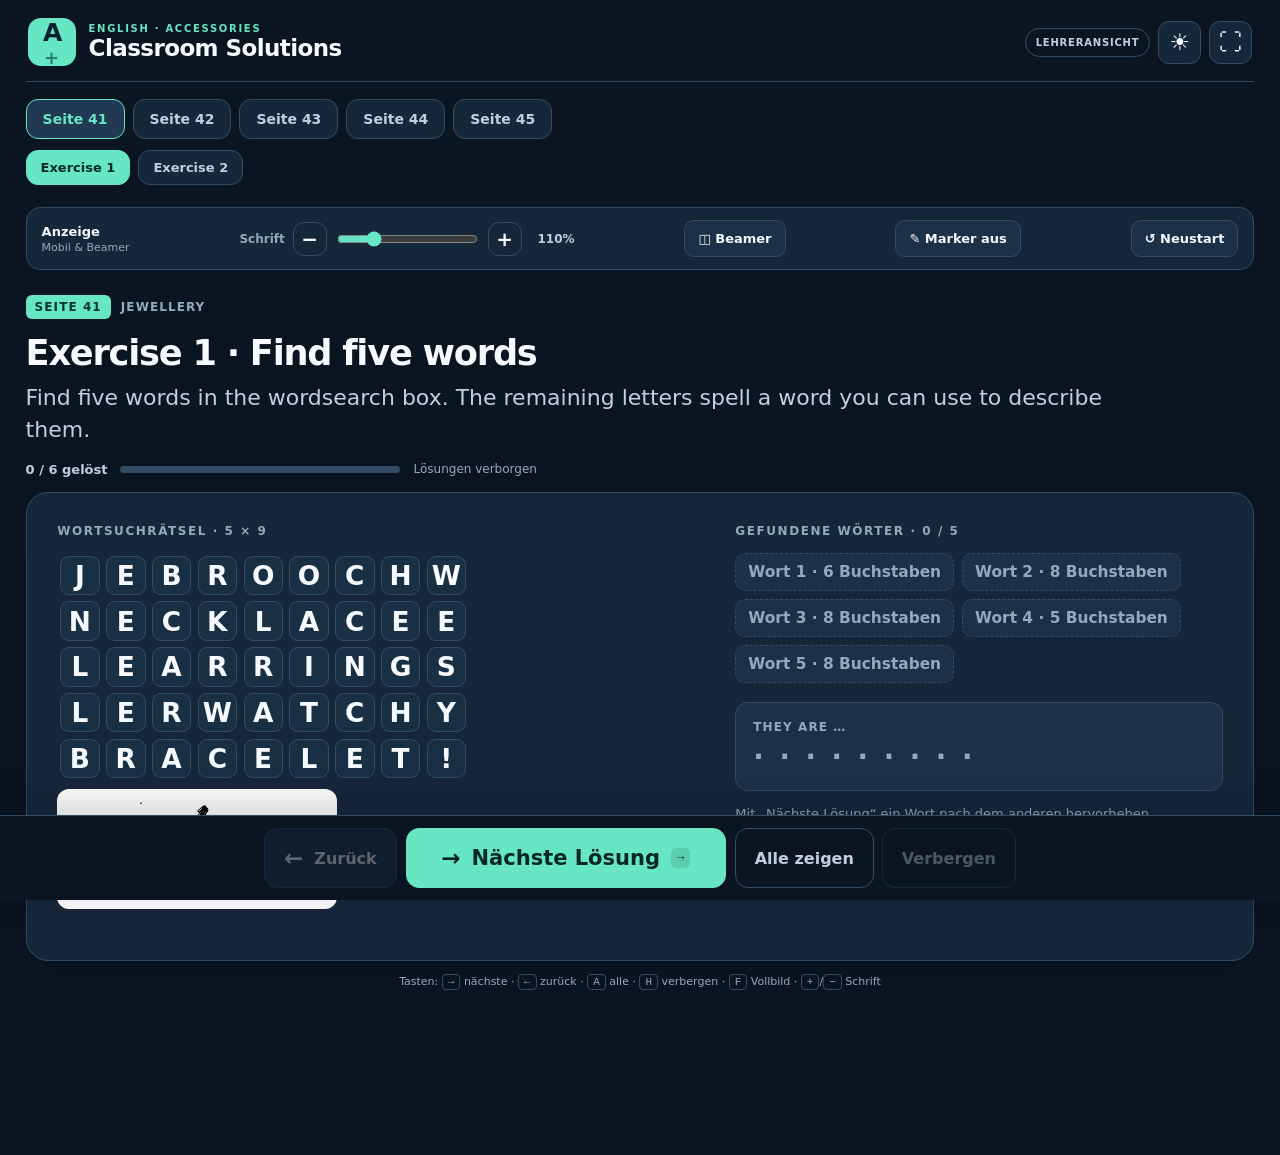
==== index.html @ 48c5a264 "feat: publish full interactive accessories teacher classroom, exercises 1–9" ====
<!doctype html>
<html lang="de">
<head>
  <meta charset="utf-8" />
  <meta name="viewport" content="width=device-width, initial-scale=1, viewport-fit=cover" />
  <meta name="theme-color" content="#101c2b" />
  <meta name="description" content="Interaktive Lehreransicht für Englisch Accessories, Arbeitsblätter S. 41–45. Lösungen einzeln einblenden, mobile-first, Beamer-Modus." />
  <title>Accessories · Classroom Solutions</title>
  <style>
:root{font-family:Inter,ui-sans-serif,system-ui,-apple-system,BlinkMacSystemFont,"Segoe UI",sans-serif;font-size:16px;font-synthesis:none;text-rendering:optimizeLegibility;-webkit-font-smoothing:antialiased;--zoom:1.1;--gold:#fde68a;--accent:#66e6c2;--primary:#47cfab;--red:#ff7777}
*{box-sizing:border-box}html{scroll-behavior:smooth}body{margin:0;background:var(--bg);color:var(--ink);min-height:100vh}button,input{font:inherit}button{cursor:pointer}button:focus-visible,input:focus-visible{outline:3px solid var(--accent);outline-offset:3px}button:disabled{opacity:.35;cursor:not-allowed}img{display:block;max-width:100%}
body[data-theme=dark]{--bg:#0b1522;--panel:#17273a;--panel-2:#1c3047;--panel-3:#213952;--ink:#f6f9fd;--soft:#bed0e0;--muted:#91aabd;--line:#334b63;--empty:#193044;--answer:#113f39;--shadow:rgba(1,8,18,.2)}
body[data-theme=light]{--bg:#f3f6f9;--panel:#fff;--panel-2:#f3f8fb;--panel-3:#e9f1f7;--ink:#102239;--soft:#43586b;--muted:#61778b;--line:#ccdae4;--empty:#ecf2f6;--answer:#d9f8ee;--shadow:rgba(31,56,82,.08)}
.app-shell{min-height:100vh;max-width:1900px;margin:auto;padding:0 clamp(13px,2vw,34px) 162px}
.topbar{display:flex;align-items:center;justify-content:space-between;gap:12px;padding:18px 2px 15px;border-bottom:1px solid var(--line)}.brand{display:flex;align-items:center;gap:13px;min-width:0}.brand-mark{flex:none;background:var(--accent);border-radius:13px;color:#0a2131;width:48px;height:48px;display:grid;place-items:center;font-size:25px;font-weight:950;letter-spacing:-2px}.brand-mark span{color:#267c70;font-size:18px;align-self:start;letter-spacing:0}.brand-label{display:grid;gap:1px}.eyebrow{color:var(--accent);letter-spacing:.17em;font-weight:850;font-size:10px}.brand-label strong{font-size:clamp(17px,2vw,23px);letter-spacing:-.025em}.header-actions{display:flex;gap:8px;align-items:center}.teacher-tag{font-size:10px;font-weight:900;letter-spacing:.08em;border:1px solid var(--line);color:var(--soft);border-radius:100px;padding:8px 10px}.icon-button,.small-btn{border:1px solid var(--line);background:var(--panel);color:var(--ink);border-radius:11px;width:43px;height:43px;font-weight:900;font-size:23px}.icon-button:hover,.small-btn:hover{background:var(--panel-3)}
.nav-shell{position:relative;z-index:5;padding-top:17px}.page-nav,.exercise-nav{display:flex;gap:8px;overflow-x:auto;scrollbar-width:thin;white-space:nowrap;padding-bottom:8px}.page-pill,.exercise-pill{border:1px solid var(--line);color:var(--soft);background:var(--panel);border-radius:12px;padding:11px 16px;font-weight:760;white-space:nowrap;transition:background .12s,color .12s}.page-pill{font-size:14px}.page-pill.selected{border-color:var(--accent);background:var(--panel-3);color:var(--accent)}.exercise-nav{padding-top:3px}.exercise-pill{font-size:13px;padding:9px 14px}.exercise-pill.selected{background:var(--accent);border-color:var(--accent);color:#062a2c}.exercise-pill .completed{color:var(--accent);margin-left:6px}.exercise-pill.selected .completed{color:#0a4b40}
.main-area{padding-top:clamp(15px,2vw,25px)}.lesson-top{max-width:1550px;margin:auto}.lesson-meta{display:flex;gap:10px;align-items:center;font-size:12px;font-weight:780;letter-spacing:.09em;text-transform:uppercase}.page-tag{color:#0c3439;background:var(--accent);padding:5px 9px;border-radius:6px}.muted{color:var(--muted)}h1{font-size:clamp(27px,calc(32px*var(--zoom)),74px);line-height:1.1;letter-spacing:-.035em;margin:15px 0 9px;font-weight:860}.instruction{font-size:clamp(17px,calc(20px*var(--zoom)),41px);font-weight:480;line-height:1.48;color:var(--soft);margin:0 0 15px;max-width:1100px}.status-strip{display:flex;align-items:center;gap:13px;margin-bottom:15px;font-size:13px;color:var(--muted)}.progress-text{font-weight:850;font-variant-numeric:tabular-nums;white-space:nowrap;color:var(--soft)}.track{height:7px;width:clamp(100px,22vw,280px);border-radius:20px;background:var(--line);overflow:hidden}.track-fill{height:100%;width:0;background:var(--accent);border-radius:20px;transition:width .23s ease}.state-hint{font-size:12px}
.stage{max-width:1550px;margin:auto;min-height:350px;border:1px solid var(--line);border-radius:22px;background:var(--panel);padding:clamp(15px,2.4vw,40px);box-shadow:0 13px 50px var(--shadow)}.stage-layout{display:grid;grid-template-columns:minmax(0,1.05fr) minmax(250px,.8fr);gap:clamp(18px,3vw,45px);align-items:start}.stage-layout.reverse{grid-template-columns:minmax(270px,.8fr) minmax(0,1.05fr)}.puzzle-side{min-width:0}.puzzle-heading{color:var(--muted);font-size:12px;font-weight:900;letter-spacing:.13em;text-transform:uppercase;margin:0 0 15px}.board-wrap{max-width:100%;overflow-x:auto;padding:3px 3px 11px}.letter-grid{display:grid;grid-template-columns:repeat(var(--cols),minmax(0,1fr));width:min(100%,calc(var(--cols)*clamp(30px,calc(41px*var(--zoom)),82px)));gap:clamp(2px,.5vw,7px);user-select:none}.word-cell{aspect-ratio:1/1;min-width:0;display:grid;place-items:center;font-size:clamp(15px,calc(24px*var(--zoom)),52px);font-weight:840;letter-spacing:.01em;border-radius:9px;border:1px solid var(--line);background:var(--empty);color:var(--ink);transition:background .16s,color .16s,transform .16s}.word-cell.found{background:#1e695d;border-color:#61dec3;color:#effffb}.word-cell.found.newest{background:#f6df86;border-color:#f6df86;color:#18263a;box-shadow:0 0 0 3px rgba(246,223,134,.17)}.word-cell.leftover{background:#e7c9fa;border-color:#d5aff6;color:#2a1b3d}.word-cell.manual-mark{outline:3px solid var(--gold);outline-offset:1px;transform:scale(1.03)}body[data-theme=light] .word-cell.found{background:#b1ede2;border-color:#52bda5;color:#123b35}
.puzzle-guide{display:flex;flex-wrap:wrap;gap:8px}.word-token{font-size:clamp(12px,calc(14px*var(--zoom)),28px);padding:9px 12px;border:1px dashed var(--line);border-radius:10px;background:var(--panel-2);font-weight:850;color:var(--muted);min-height:38px}.word-token.revealed{background:var(--answer);border-style:solid;border-color:#3ea88e;color:var(--ink)}.word-token.newest{box-shadow:0 0 0 3px rgba(243,218,122,.32);border-color:var(--gold)}.divider-line{height:1px;background:var(--line);margin:20px 0}.secret-card{padding:17px;border-radius:13px;background:var(--panel-2);border:1px solid var(--line);margin-top:19px}.secret-label{font-size:12px;font-weight:850;color:var(--muted);letter-spacing:.09em;text-transform:uppercase;margin-bottom:6px}.secret-value{font-size:clamp(18px,calc(25px*var(--zoom)),58px);font-weight:900;letter-spacing:.04em;line-height:1.2;overflow-wrap:anywhere}.secret-value.hidden{letter-spacing:.11em;color:var(--muted)}.secret-value.visible{color:var(--accent)}.secret-note{font-size:clamp(13px,calc(15px*var(--zoom)),30px);color:var(--soft);margin-top:8px}.illustration{width:100%;height:120px;object-fit:contain;object-position:center;background:#fff;border-radius:12px;padding:10px}.illustration.big{height:175px}.side-illustration{max-width:280px;margin:0 0 20px}
.answer-list,.sentence-list{display:grid;gap:12px}.question-card{display:grid;grid-template-columns:auto minmax(0,1fr);gap:14px;align-items:center;background:var(--panel-2);border:1px solid var(--line);border-radius:14px;padding:clamp(12px,1.5vw,19px);transition:border-color .13s,box-shadow .13s}.question-card.with-picture{grid-template-columns:clamp(90px,12vw,150px) minmax(0,1fr)}.question-card.revealed{border-color:#3e967e}.question-card.newest{box-shadow:0 0 0 3px rgba(253,230,138,.28);border-color:var(--gold)}.question-card.manual-mark{outline:4px solid var(--gold);outline-offset:1px}.question-num{min-width:28px;text-align:center;border-radius:8px;background:var(--panel-3);padding:7px;font-size:15px;font-weight:900;color:var(--soft)}.question-text{font-size:clamp(17px,calc(21px*var(--zoom)),44px);font-weight:680;line-height:1.36;letter-spacing:-.012em}.question-text.placeholder{color:var(--soft)}.question-answer{color:var(--accent);font-size:clamp(18px,calc(24px*var(--zoom)),48px);font-weight:790;line-height:1.35;margin-top:7px}.question-answer.newest{color:var(--ink)}.question-image{width:100%;height:clamp(86px,calc(110px*var(--zoom)),230px);object-fit:contain;background:#fff;border-radius:10px;padding:7px}.given-example{background:var(--panel-3);border:1px solid var(--line);padding:13px 16px;border-radius:14px;display:flex;align-items:center;gap:16px;margin-bottom:16px}.given-example img{width:94px;height:86px;object-fit:contain;background:#fff;border-radius:10px;padding:5px}.given-example .example-label{color:var(--muted);font-weight:800;letter-spacing:.08em;font-size:10px;text-transform:uppercase}.given-example p{font-size:clamp(16px,calc(20px*var(--zoom)),40px);margin:5px 0 0;font-weight:700}
.grammar-details{border:1px solid var(--line);border-radius:13px;margin-bottom:16px;overflow:hidden}.grammar-details summary{cursor:pointer;background:var(--panel-2);padding:15px 19px;font-size:15px;font-weight:850}.grammar-inner{padding:16px;display:grid;grid-template-columns:1fr 1fr;gap:14px;color:var(--soft);font-size:clamp(15px,calc(17px*var(--zoom)),31px)}.grammar-inner strong{color:var(--ink)}.grammar-inner p{margin:7px 0}.grammar-inner .wide{grid-column:1/-1}.grammar-inner .chip-line{display:flex;flex-wrap:wrap;gap:7px}.grammar-inner .chip-line span{padding:5px 9px;border-radius:7px;background:var(--panel-3)}
.crossword-board{display:grid;grid-template-columns:repeat(var(--cols),minmax(0,1fr));width:min(100%,calc(var(--cols)*clamp(28px,calc(40px*var(--zoom)),70px)));gap:2px;user-select:none}.cross-cell{aspect-ratio:1/1;position:relative;min-width:0;display:grid;place-items:center;background:var(--empty);border:1px solid var(--line);font-weight:870;font-size:clamp(12px,calc(23px*var(--zoom)),47px);color:var(--ink);border-radius:3px}.cross-cell.blank{background:transparent;border-color:transparent}.cross-cell.gray{background:#677a89}.cross-cell.filled{background:#276c5e;border-color:#3eb596;color:#fff}.cross-cell.filled.newest{background:#f4da7a;border-color:#f4da7a;color:#172537}.cross-cell .cell-number{position:absolute;top:1px;left:2px;font-size:clamp(7px,calc(9px*var(--zoom)),14px);font-weight:900;color:var(--muted)}.cross-cell .grey-number{position:absolute;bottom:1px;right:2px;font-size:clamp(7px,calc(9px*var(--zoom)),14px);font-weight:900;color:#fff}.cross-cell.manual-mark{outline:3px solid var(--gold);outline-offset:1px}
.crossword-clues{display:grid;gap:9px}.clue-row{display:grid;grid-template-columns:31px 1fr;align-items:center;gap:8px;border:1px solid var(--line);background:var(--panel-2);border-radius:11px;padding:10px}.clue-row.picture-clue{grid-template-columns:30px 85px 1fr}.clue-row.newest,.clue-row.manual-mark{outline:3px solid var(--gold)}.clue-row .question-num{padding:6px 4px}.clue-row .clue-copy{font-size:clamp(14px,calc(17px*var(--zoom)),36px);line-height:1.38;color:var(--soft);font-weight:620}.clue-row img{height:66px;object-fit:contain;background:#fff;border-radius:7px;padding:4px;width:85px}.clue-row .clue-answer{display:block;margin-top:5px;color:var(--accent);font-size:clamp(16px,calc(20px*var(--zoom)),40px);font-weight:850;letter-spacing:.02em}.clue-row .clue-empty{letter-spacing:.1em;color:var(--muted);font-weight:600}
.scramble-key{display:grid;grid-template-columns:repeat(2,minmax(0,1fr));gap:9px;margin-bottom:22px}.scramble-item{padding:14px;border-radius:13px;background:var(--panel-2);border:1px solid var(--line);font-size:clamp(17px,calc(23px*var(--zoom)),44px);font-weight:850;letter-spacing:.1em}.scramble-item small{font-size:.57em;margin-right:9px;color:var(--muted)}.scramble-item strong{color:var(--accent);margin-left:9px;letter-spacing:.01em}.scramble-item .scramble-hidden{color:var(--muted);font-size:.7em;margin-left:10px}.legend-note{font-size:13px;color:var(--muted);margin:15px 0 0}
.settings-panel{display:flex;align-items:center;gap:10px;justify-content:space-between;max-width:1550px;margin:14px auto 0;border:1px solid var(--line);border-radius:14px;background:var(--panel);padding:12px 15px;flex-wrap:wrap}.settings-text{display:grid;gap:2px}.settings-text strong{font-size:13px}.settings-text span{color:var(--muted);font-size:11px}.size-controls{display:flex;align-items:center;gap:8px}.size-controls label{color:var(--muted);font-size:12px;font-weight:850}.size-controls input{accent-color:var(--accent);width:clamp(80px,11vw,170px);cursor:pointer}.size-controls output{width:45px;text-align:right;color:var(--soft);font-size:12px;font-weight:850}.small-btn{width:34px;height:34px;font-size:20px}.settings-button{border:1px solid var(--line);background:var(--panel-2);color:var(--ink);border-radius:10px;padding:10px 13px;font-weight:760;font-size:13px}.settings-button.on{background:var(--answer);color:var(--accent);border-color:var(--primary)}
.command-bar{position:fixed;bottom:0;left:0;right:0;display:flex;justify-content:center;gap:9px;align-items:stretch;z-index:20;padding:12px clamp(12px,2vw,30px) max(12px,env(safe-area-inset-bottom));border-top:1px solid var(--line);background:var(--bg);box-shadow:0 -10px 40px var(--shadow)}.command-btn{display:flex;align-items:center;justify-content:center;gap:11px;min-height:60px;border-radius:13px;padding:10px 19px;font-weight:850;border:1px solid var(--line);font-size:clamp(13px,1.4vw,16px);white-space:nowrap}.command-btn.primary{background:var(--accent);color:#072827;border-color:var(--accent);font-size:clamp(15px,1.65vw,21px);min-width:min(32vw,320px)}.command-btn.quiet{color:var(--ink);background:var(--panel-2)}.command-btn.subtle{background:transparent;color:var(--soft)}.command-btn:hover:not(:disabled){filter:brightness(1.1)}.cmd-icon{font-size:23px;font-weight:900}.command-more{display:flex;gap:8px}.command-bar kbd{background:rgba(0,0,0,.1);border-radius:5px;padding:3px 6px;font-size:12px}.keyboard-hint{text-align:center;color:var(--muted);font-size:11px;margin:13px auto 2px}.keyboard-hint kbd{display:inline-block;border:1px solid var(--line);padding:1px 5px;border-radius:4px}.sr-only{position:absolute;width:1px;height:1px;padding:0;margin:-1px;overflow:hidden;clip:rect(0,0,0,0);white-space:nowrap;border:0}
@media(max-width:950px){.stage-layout,.stage-layout.reverse{grid-template-columns:1fr}.puzzle-side{width:100%}.crossword-clues{grid-template-columns:repeat(2,minmax(0,1fr))}.stage{min-height:0}.command-more{gap:6px}.settings-text{display:none}}
@media(max-width:620px){.app-shell{padding-bottom:142px}.topbar{padding:13px 0}.brand-mark{width:39px;height:39px;font-size:21px}.teacher-tag{display:none}.icon-button{height:38px;width:38px;font-size:20px}.page-pill{padding:10px 13px}.exercise-pill{padding:9px 12px}.stage{border-radius:15px}.status-strip{gap:10px}.state-hint{display:none}.question-card.with-picture{grid-template-columns:92px minmax(0,1fr);gap:10px}.question-image{height:98px}.question-text{font-size:calc(17px*var(--zoom))}.question-answer{font-size:calc(18px*var(--zoom))}.crossword-clues{grid-template-columns:1fr}.settings-panel{gap:7px;padding:9px}.size-controls{flex:1;justify-content:space-around}.size-controls input{min-width:60px}.settings-button{padding:9px 10px;font-size:12px}.command-bar{gap:7px;padding:9px 10px max(9px,env(safe-area-inset-bottom))}.command-btn{padding:9px;min-height:55px}.command-btn.primary{min-width:0;flex:1}.command-btn.quiet{min-width:80px}.command-more{display:flex;flex-direction:column;gap:4px}.command-more .command-btn{font-size:10px;min-height:26px;padding:3px 8px}.command-bar kbd,.keyboard-hint{display:none}.grammar-inner{grid-template-columns:1fr}.grammar-inner .wide{grid-column:1}.scramble-key{grid-template-columns:1fr 1fr}.scramble-item{font-size:calc(14px*var(--zoom));padding:10px}.secret-value{font-size:calc(19px*var(--zoom))}}
@media(prefers-reduced-motion:reduce){html{scroll-behavior:auto}*{transition:none!important}}
@media print{body{background:#fff;color:#111}.app-shell{padding:0}.topbar{padding:4px 0}.page-nav,.exercise-nav,.settings-panel,.command-bar,.keyboard-hint,.icon-button{display:none!important}.stage{border:0;box-shadow:none;padding:0}.lesson-top{margin-bottom:25px}.question-card,.word-cell,.cross-cell,.clue-row{break-inside:avoid;color:#111!important;background:#fff!important;border-color:#999!important}.secret-value.visible,.question-answer,.clue-answer{color:#000!important}}

</style>
  <script>
/* Classroom content from the five supplied English worksheet photos (pages 41–45).
   Entries are intentionally kept separate from rendering logic for easy editing. */
window.CLASSROOM_DATA = [
  {
    id: 1, page: 41, type: 'wordsearch', section: 'Jewellery',
    title: 'Find five words',
    instruction: 'Find five words in the wordsearch box. The remaining letters spell a word you can use to describe them.',
    grid: ['JEBROOCHW','NECKLACEE','LEARRINGS','LERWATCHY','BRACELET!'],
    words: [
      {word:'BROOCH', r:0,c:2,dr:0,dc:1},
      {word:'NECKLACE',r:1,c:0,dr:0,dc:1},
      {word:'EARRINGS',r:2,c:1,dr:0,dc:1},
      {word:'WATCH',r:3,c:3,dr:0,dc:1},
      {word:'BRACELET',r:4,c:0,dr:0,dc:1}
    ],
    secret: {label:'They are …',text:'JEWELLERY!', note:'Schmuck'},
    illustration:'p41-treasure'
  },
  {
    id: 2, page: 41, type: 'sentences', section: 'Accessories',
    title: 'What are they taking with them?',
    instruction: 'Complete the sentences. Look at the pictures.',
    example:{text:'He is taking his wallet.',image:'p41-wallet'},
    rows:[
      {prompt:'He is taking his …',answer:'He is taking his hat.',image:'p41-hat'},
      {prompt:'He is taking his …',answer:'He is taking his glasses.',image:'p41-glasses'},
      {prompt:'He is taking his …',answer:'He is taking his umbrella.',image:'p41-umbrella'},
      {prompt:'She is taking her …',answer:'She is taking her handbag.',image:'p41-handbag'}
    ]
  },
  {
    id: 3, page: 42, type: 'sentences', section: 'Grammar',
    title: 'Look and complete',
    instruction: 'Use the pictures and complete the sentences.',
    grammar: true,
    rows:[
      {prompt:'He is giving her …',answer:'He is giving her earrings.',image:'p42-earrings'},
      {prompt:'Now, he is giving her a …',answer:'Now, he is giving her a necklace.',image:'p42-necklace'},
      {prompt:'And, he is giving her a …',answer:'And, he is giving her a bracelet.',image:'p42-bracelet'},
      {prompt:'Look, she’s giving him her …',answer:'Look, she’s giving him her wallet.',image:'p42-wallet'}
    ]
  },
  {
    id: 4, page: 43, type: 'crossword', section: 'Vocabulary',
    title: 'Do the crossword',
    instruction: 'Read the clues and fill in the crossword.',
    clues:[
      {number:1,clue:'I’ve got it around my wrist.',word:'BRACELET',x:4,y:0,dx:0,dy:1},
      {number:2,clue:'I’ve got it when it is raining.',word:'UMBRELLA',x:1,y:1,dx:1,dy:0},
      {number:3,clue:'I’ve got it on my finger.',word:'RING',x:0,y:3,dx:0,dy:1},
      {number:4,clue:'I’ve got it around my neck when it’s cold.',word:'SCARF',x:3,y:3,dx:1,dy:0},
      {number:5,clue:'I’ve got it around my neck.',word:'NECKLACE',x:0,y:5,dx:1,dy:0},
      {number:6,clue:'I’ve got it on my head.',word:'HAT',x:2,y:7,dx:1,dy:0}
    ]
  },
  {
    id: 5, page: 43, type: 'sentences', section: 'Have you got …?',
    title: 'Look and complete',
    instruction: 'Complete each question and answer. Use it for singular nouns and them for plural nouns.',
    rows:[
      {prompt:'Have you got your …?  Yes, …',answer:'Have you got your umbrella? Yes, I’ve got it.',image:'p43-umbrella'},
      {prompt:'Have you got your …?  No, …',answer:'Have you got your earrings? No, I haven’t got them.',image:'p43-earrings'},
      {prompt:'Have you got your …?  No, …',answer:'Have you got your handbag? No, I haven’t got it.',image:'p43-handbag'},
      {prompt:'Have you got your …?  Yes, …',answer:'Have you got your braces? Yes, I’ve got them.',image:'p43-braces'},
      {prompt:'Have you got your …?  Yes, …',answer:'Have you got your gloves? Yes, I’ve got them.',image:'p43-gloves'},
      {prompt:'Have you got your …?  No, …',answer:'Have you got your necklace? No, I haven’t got it.',image:'p43-necklace'}
    ]
  },
  {
    id: 6, page: 44, type: 'wordsearch', section: 'Jewellery',
    title: 'Find six items of jewellery',
    instruction: 'Find six items of jewellery in the wordsearch box. The remaining letters spell the name of a famous jeweller’s.',
    grid:['EARRINGSW','NECKLACEA','TBRACELET','IFRINGFAC','NYSBROOCH'],
    words:[
      {word:'EARRINGS',r:0,c:0,dr:0,dc:1},
      {word:'NECKLACE',r:1,c:0,dr:0,dc:1},
      {word:'BRACELET',r:2,c:1,dr:0,dc:1},
      {word:'RING',r:3,c:2,dr:0,dc:1},
      {word:'BROOCH',r:4,c:3,dr:0,dc:1},
      {word:'WATCH',r:0,c:8,dr:1,dc:0}
    ],
    secret:{label:'Famous jeweller',text:'TIFFANY’S',note:'Tiffany’s'}
  },
  {
    id: 7, page: 44, type:'crossword',section:'Film & story',
    title:'Do the crossword',
    instruction:'Look at the pictures. Use the letters in the grey boxes to complete the name of a famous film and short story.',
    clues:[
      {number:1,clue:'',image:'p44-scarf',word:'SCARF',x:13,y:0,dx:0,dy:1},
      {number:2,clue:'',image:'p44-bracelet',word:'BRACELET',x:8,y:2,dx:0,dy:1},
      {number:3,clue:'',image:'p44-umbrella',word:'UMBRELLA',x:6,y:2,dx:1,dy:0},
      {number:4,clue:'',image:'p44-shawl',word:'SHAWL',x:1,y:4,dx:0,dy:1},
      {number:5,clue:'',image:'p44-handkerchief',word:'HANDKERCHIEF',x:1,y:5,dx:1,dy:0},
      {number:6,clue:'',image:'p44-belt',word:'BELT',x:4,y:7,dx:0,dy:1},
      {number:7,clue:'',image:'p44-gloves',word:'GLOVES',x:0,y:8,dx:1,dy:0}
    ],
    grey:[
      {label:1,x:8,y:2,char:'B'},
      {label:2,x:13,y:3,char:'R'},
      {label:3,x:4,y:8,char:'E'},
      {label:4,x:1,y:6,char:'A'},
      {label:5,x:5,y:5,char:'K'},
      {label:6,x:12,y:5,char:'F'},
      {label:7,x:8,y:4,char:'A'},
      {label:8,x:13,y:0,char:'S'},
      {label:9,x:4,y:10,char:'T'}
    ],
    secret:{label:'______ at TIFFANY’S',text:'BREAKFAST',note:'Breakfast at Tiffany’s'}
  },
  {
    id: 8,page:45,type:'scramble',section:'Definitions',
    title:'Unscramble and match',
    instruction:'Unscramble the words and match them with the definitions.',
    scrambled:[{letter:'a',scramble:'LEBT',answer:'BELT'},
      {letter:'b',scramble:'HACTW',answer:'WATCH'},
      {letter:'c',scramble:'LAWTLE',answer:'WALLET'},
      {letter:'d',scramble:'CHEKFRIENDAH',answer:'HANDKERCHIEF'}],
    rows:[
      {prompt:'You use it to tell the time.',answer:'b · WATCH'},
      {prompt:'You use it to hold up your trousers.',answer:'a · BELT'},
      {prompt:'You use it to blow your nose.',answer:'d · HANDKERCHIEF'},
      {prompt:'You use it to hold your money.',answer:'c · WALLET'}
    ]
  },
  {
    id:9,page:45,type:'wordsearch',section:'Review',
    title:'Find fifteen words',
    instruction:'Find fifteen words from this unit in the wordsearch box. The remaining letters spell out a question. Answer it.',
    grid:[
      'HANDKERCHIEF','AHBRACELETBE','TUMBRELLARRA',
      'WSCARFAVEIOR','AHBELTYOUNOR','LABRACESGGCI',
      'LWATCHOTGLHN','ELASGLOVESSG','TENECKLACESS'
    ],
    words:[
      {word:'HANDKERCHIEF',r:0,c:0,dr:0,dc:1},
      {word:'BRACELET',r:1,c:2,dr:0,dc:1},
      {word:'UMBRELLA',r:2,c:1,dr:0,dc:1},
      {word:'SCARF',r:3,c:1,dr:0,dc:1},
      {word:'BELT',r:4,c:2,dr:0,dc:1},
      {word:'BRACES',r:5,c:2,dr:0,dc:1},
      {word:'WATCH',r:6,c:1,dr:0,dc:1},
      {word:'GLOVES',r:7,c:4,dr:0,dc:1},
      {word:'NECKLACE',r:8,c:2,dr:0,dc:1},
      {word:'HAT',r:0,c:0,dr:1,dc:0},
      {word:'SHAWL',r:3,c:1,dr:1,dc:0},
      {word:'WALLET',r:3,c:0,dr:1,dc:0},
      {word:'BROOCH',r:1,c:10,dr:1,dc:0},
      {word:'EARRINGS',r:1,c:11,dr:1,dc:0},
      {word:'RING',r:2,c:9,dr:1,dc:0}
    ],
    secret:{label:'Hidden question',text:'HAVE YOU GOT GLASSES?',note:'Hast du eine Brille?'},
    answer:'Yes, I have. / No, I haven’t.'
  }
];

</script>
  
</head>
<body data-theme="dark">
  <div class="app-shell">
    <header class="topbar">
      <div class="brand">
        <div class="brand-mark" aria-hidden="true">A<span>+</span></div>
        <div class="brand-label"><span class="eyebrow">ENGLISH · ACCESSORIES</span><strong>Classroom Solutions</strong></div>
      </div>
      <div class="header-actions">
        <span class="teacher-tag">LEHRERANSICHT</span>
        <button type="button" class="icon-button" id="themeButton" title="Hell/Dunkel wechseln" aria-label="Hell/Dunkel wechseln">☀</button>
        <button type="button" class="icon-button" id="fullscreenButton" title="Vollbild (F)" aria-label="Vollbild">⛶</button>
      </div>
    </header>

    <div class="nav-shell">
      <nav class="page-nav" id="pageNav" aria-label="Seitenwahl"></nav>
      <nav class="exercise-nav" id="exerciseNav" aria-label="Aufgabenwahl"></nav>
    </div>

    <aside class="settings-panel" id="settingsPanel" aria-label="Anzeigeeinstellungen">
      <div class="settings-text"><strong>Anzeige</strong><span>Mobil &amp; Beamer</span></div>
      <div class="size-controls"><label for="fontScale">Schrift</label><button type="button" class="small-btn" id="smallerButton" aria-label="Schrift kleiner">−</button><input id="fontScale" type="range" min="85" max="190" step="5" value="110" aria-label="Schriftgrösse einstellen" /><button type="button" class="small-btn" id="largerButton" aria-label="Schrift grösser">+</button><output id="fontValue" for="fontScale">110%</output></div>
      <button type="button" class="settings-button" id="projectorButton">◫ Beamer</button>
      <button type="button" class="settings-button" id="markerButton" aria-pressed="false">✎ Marker aus</button>
      <button type="button" class="settings-button" id="resetAllButton" title="Alle Lösungen für eine neue Klasse verbergen">↺ Neustart</button>
    </aside>

    <main id="main" class="main-area">
      <section class="lesson-top" aria-labelledby="exerciseTitle">
        <div class="lesson-meta"><span id="pageTag" class="page-tag">SEITE 41</span><span id="unitTag" class="muted">Jewellery</span></div>
        <h1 id="exerciseTitle">Exercise 1</h1>
        <p id="instruction" class="instruction"></p>
        <div class="status-strip"><span id="progressText" class="progress-text">0 / 6 gelöst</span><div class="track" role="progressbar" id="progressBar" aria-valuemin="0" aria-valuemax="6" aria-valuenow="0"><div class="track-fill" id="progressFill"></div></div><span id="stateHint" class="state-hint">Lösungen verborgen</span></div>
      </section>
      <section class="stage" id="exerciseStage" aria-live="off"></section>
    </main>



    <footer class="command-bar" aria-label="Lösungssteuerung">
      <button type="button" class="command-btn quiet" id="previousButton"><span class="cmd-icon">←</span><span>Zurück</span></button>
      <button type="button" class="command-btn primary" id="nextButton"><span class="cmd-icon">→</span><span id="nextButtonText">Nächste Lösung</span><kbd>→</kbd></button>
      <div class="command-more">
        <button type="button" class="command-btn subtle" id="showAllButton">Alle zeigen</button>
        <button type="button" class="command-btn subtle" id="hideAllButton">Verbergen</button>
      </div>
    </footer>
    <div class="keyboard-hint">Tasten: <kbd>→</kbd> nächste · <kbd>←</kbd> zurück · <kbd>A</kbd> alle · <kbd>H</kbd> verbergen · <kbd>F</kbd> Vollbild · <kbd>+</kbd>/<kbd>−</kbd> Schrift</div>
  </div>
  <div class="sr-only" role="status" aria-live="polite" id="liveStatus"></div>
<script>
window.CLASSROOM_ASSETS={"p41-glasses":"[data-uri]","p43-handbag":"[data-uri]","p41-treasure":"[data-uri]","p44-scarf":"[data-uri]","p44-shawl":"[data-uri]","p44-belt":"[data-uri]","p43-braces":"[data-uri]","p41-wallet":"[data-uri]","p43-earrings":"[data-uri]","p42-earrings":"[data-uri]","p41-umbrella":"[data-uri]","p42-wallet":"[data-uri]","p41-handbag":"[data-uri]","p43-necklace":"[data-uri]","p42-bracelet":"[data-uri]","p41-hat":"[data-uri]","p43-gloves":"[data-uri]","p44-gloves":"[data-uri]","p42-necklace":"[data-uri]","p44-umbrella":"[data-uri]","p44-handkerchief":"[data-uri]","p44-bracelet":"[data-uri]","p43-umbrella":"[data-uri]"};
</script>
<script>
/* Vanilla JavaScript, no server and no dependencies. Only the teacher controls reveals. */
(() => {
  'use strict';
  const exercises = window.CLASSROOM_DATA;
  const byId = id => document.getElementById(id);
  const refs = {
    pageNav:byId('pageNav'),exerciseNav:byId('exerciseNav'),
    pageTag:byId('pageTag'),unitTag:byId('unitTag'),
    title:byId('exerciseTitle'),instruction:byId('instruction'),stage:byId('exerciseStage'),
    progressText:byId('progressText'),progressBar:byId('progressBar'),progressFill:byId('progressFill'),
    stateHint:byId('stateHint'),fontScale:byId('fontScale'),fontValue:byId('fontValue'),
    next:byId('nextButton'),nextText:byId('nextButtonText'),prev:byId('previousButton'),
    showAll:byId('showAllButton'),hideAll:byId('hideAllButton'),
    theme:byId('themeButton'),projector:byId('projectorButton'),
    marker:byId('markerButton'),reset:byId('resetAllButton'),fullscreen:byId('fullscreenButton'),
    live:byId('liveStatus')
  };
  const STORAGE = 'accessories-classroom-v1';
  const DEFAULT = {selectedId:1,revealed:{},font:110,theme:'dark',marker:false,projector:false,markerFocus:{}};
  let state = {...DEFAULT};
  try {
    const saved = JSON.parse(localStorage.getItem(STORAGE) || '{}');
    state = {...state,...saved};
    state.revealed = saved.revealed && typeof saved.revealed==='object' ? saved.revealed : {};
    state.markerFocus = saved.markerFocus && typeof saved.markerFocus==='object' ? saved.markerFocus : {};
  } catch (_) { /* Private browsing may disable storage. The app still works. */ }
  if (!exercises.some(ex => ex.id===state.selectedId)) state.selectedId=1;
  state.font = Math.max(85,Math.min(190,Number(state.font)||110));
  state.theme = state.theme === 'light' ? 'light' : 'dark';
  let previousFont = 110;
  const esc = text => String(text ?? '').replace(/[&<>"']/g, c => ({'&':'&amp;','<':'&lt;','>':'&gt;','"':'&quot;',"'":'&#39;'}[c]));
  const active = () => exercises.find(ex => ex.id===state.selectedId);
  const totalSteps = ex => ex.type==='wordsearch' ? ex.words.length + 1 + (ex.answer ? 1 : 0)
    : ex.type==='crossword' ? ex.clues.length + (ex.secret ? 1 : 0)
    : ex.rows.length;
  const steps = ex => Math.max(0,Math.min(totalSteps(ex),Number(state.revealed[ex.id])||0));
  const asset = name => (window.CLASSROOM_ASSETS && window.CLASSROOM_ASSETS[name]) || `assets/${name}.webp`;
  const art = (name,cls='') => name ? `<img class="illustration ${cls}" src="${asset(name)}" alt="Bildhinweis" loading="lazy" />` : '';
  const save = () => {try{localStorage.setItem(STORAGE,JSON.stringify(state));}catch(_){ /* app functions without storage */ }};
  function showStatus(text){refs.live.textContent=text;}
  function setExercise(id) {state.selectedId=id;save();render();window.scrollTo({top:0,behavior:'smooth'});}
  function bringFreshStepIntoView(ex) {
    // Wordsearch grids should stay visible during word reveals. Scroll only
    // when the hidden final message appears; other exercise types follow the
    // most recently revealed question automatically.
    const selector = ex.type==='wordsearch'
      ? (steps(ex)>ex.words.length ? '.secret-card' : null)
      : ex.type==='crossword' ? '.clue-row.newest'
      : '.question-card.newest';
    if (!selector) return;
    requestAnimationFrame(() => {
      const node=refs.stage.querySelector(selector);
      if (!node) return;
      const rect=node.getBoundingClientRect();
      const footer=document.querySelector('.command-bar');
      const safeBottom=window.innerHeight-(footer?footer.getBoundingClientRect().height:0)-12;
      if(rect.bottom>safeBottom || rect.top<10)
        node.scrollIntoView({behavior:matchMedia('(prefers-reduced-motion: reduce)').matches?'instant':'smooth',block:'center'});
    });
  }
  function setCount(n, announce=true) {
    const ex=active();
    state.revealed[ex.id]=Math.max(0,Math.min(totalSteps(ex),n));
    save();render();bringFreshStepIntoView(ex);
    if(announce) showStatus(`Exercise ${ex.id}: ${steps(ex)} von ${totalSteps(ex)} Schritten sichtbar.`);
  }
  function next() {
    const ex=active();const count=steps(ex);
    if(count<totalSteps(ex))setCount(count+1);
    else if(ex.id<exercises[exercises.length-1].id)setExercise(ex.id+1);
  }
  function previous() {
    const ex=active();const count=steps(ex);
    if(count>0)setCount(count-1);
    else if(ex.id>1)setExercise(ex.id-1);
  }
  function changeFont(newFont){state.font=Math.max(85,Math.min(190,Number(newFont)||110));state.projector=state.font>=150 && state.projector;save();renderSettings();}
  const marked = (ex,key) => state.marker && state.markerFocus[ex.id]===key;
  function markAttributes(key){return `data-mark-id="${esc(key)}" data-markable="true"`;}
  function markClass(ex,key){return marked(ex,key)?' manual-mark':'';}

  function renderNav(){
    const ex=active(),pages=[...new Set(exercises.map(e=>e.page))];
    refs.pageNav.innerHTML=pages.map(page=>`<button class="page-pill ${page===ex.page?'selected':''}" data-page="${page}" aria-current="${page===ex.page?'page':'false'}">Seite ${page}</button>`).join('');
    refs.exerciseNav.innerHTML=exercises.filter(e=>e.page===ex.page).map(e=>`<button class="exercise-pill ${e.id===ex.id?'selected':''}" data-exercise="${e.id}" aria-current="${e.id===ex.id?'true':'false'}">Exercise ${e.id}${steps(e)===totalSteps(e)?'<span class="completed">✓</span>':''}</button>`).join('');
  }
  function renderHeader(){
    const ex=active(),count=steps(ex),total=totalSteps(ex);
    refs.pageTag.textContent=`SEITE ${ex.page}`;
    refs.unitTag.textContent=ex.section;
    refs.title.textContent=`Exercise ${ex.id} · ${ex.title}`;
    refs.instruction.textContent=ex.instruction;
    refs.progressText.textContent=`${count} / ${total} gelöst`;
    refs.progressBar.setAttribute('aria-valuemax',total);
    refs.progressBar.setAttribute('aria-valuenow',count);
    refs.progressFill.style.width=`${100*count/total}%`;
    refs.stateHint.textContent=count===0?'Lösungen verborgen':count===total?'Alle Lösungen sichtbar':'Schrittweise aufdecken';
    refs.prev.disabled=ex.id===1 && count===0;
    refs.next.disabled=ex.id===exercises[exercises.length-1].id && count===total;
    refs.nextText.textContent=count===total ? (ex.id===9?'Fertig':'Nächste Übung'):'Nächste Lösung';
    refs.showAll.disabled=count===total;
    refs.hideAll.disabled=count===0;
  }
  function renderSettings(){
    document.documentElement.style.setProperty('--zoom',String(state.font/100));
    document.body.dataset.theme=state.theme;
    refs.fontScale.value=String(state.font);
    refs.fontValue.textContent=`${state.font}%`;
    refs.theme.textContent=state.theme==='dark'?'☀':'☾';
    refs.projector.classList.toggle('on',state.projector);
    refs.projector.setAttribute('aria-pressed',String(state.projector));
    refs.marker.classList.toggle('on',state.marker);
    refs.marker.setAttribute('aria-pressed',String(state.marker));
    refs.marker.textContent=state.marker?'✎ Marker an':'✎ Marker aus';
  }
  function wordPositions(word){
    return Array.from({length:word.word.length},(_,i)=>`${word.r+word.dr*i}-${word.c+word.dc*i}`);
  }
  function renderWordsearch(ex){
    const count=steps(ex),shown=Math.min(count,ex.words.length),secretShown=count>ex.words.length;
    const selected=new Map(),used=new Set();
    ex.words.forEach((word,i)=>{
      const pos=wordPositions(word);
      for(const key of pos){used.add(key);if(i<shown)selected.set(key,i);}
    });
    const letters=ex.grid.map((line,r)=>[...line].map((letter,c)=>{
      const key=`${r}-${c}`,selection=selected.get(key),isNew=selection===shown-1 && count<=ex.words.length;
      const classes=['word-cell'];
      if(selection!==undefined){classes.push('found');if(isNew)classes.push('newest');}
      if(secretShown&&!used.has(key))classes.push('leftover');
      if(marked(ex,`cell-${key}`))classes.push('manual-mark');
      return `<div class="${classes.join(' ')}" ${markAttributes(`cell-${key}`)} aria-label="Reihe ${r+1}, Spalte ${c+1}, ${esc(letter)}">${esc(letter)}</div>`;
    }).join('')).join('');
    const tokens=ex.words.map((word,i)=>{
      const visible=i<shown;
      return `<span class="word-token ${visible?'revealed':''} ${i===shown-1 && count<=ex.words.length?'newest':''}" aria-label="Wort ${i+1}: ${visible?word.word:'verborgen'}">${visible?esc(word.word):`Wort ${i+1} · ${word.word.length} Buchstaben`}</span>`;
    }).join('');
    const secretMarkup=`<div class="secret-card ${secretShown?'newest':''}">
      <div class="secret-label">${esc(ex.secret.label)}</div>
      <div class="secret-value ${secretShown?'visible':'hidden'}">${secretShown?esc(ex.secret.text):'· · · · · · · · ·'}</div>
      ${secretShown?`<div class="secret-note">${esc(ex.secret.note)}</div>`:''}
      ${ex.answer?`<div class="divider-line"></div><div class="secret-label">Answer it</div><div class="secret-value ${count>ex.words.length+1?'visible':'hidden'}">${count>ex.words.length+1?esc(ex.answer):'…'}</div>`:''}
    </div>`;
    return `<div class="stage-layout">
       <div class="puzzle-side"><div class="puzzle-heading">Wortsuchrätsel · ${ex.grid.length} × ${ex.grid[0].length}</div><div class="board-wrap"><div class="letter-grid" style="--cols:${ex.grid[0].length}" aria-label="Wortsuchrätsel">${letters}</div></div>${ex.illustration?`<div class="side-illustration">${art(ex.illustration)}</div>`:''}</div>
       <div><div class="puzzle-heading">Gefundene Wörter · ${shown} / ${ex.words.length}</div><div class="puzzle-guide">${tokens}</div>${secretMarkup}<p class="legend-note">Mit „Nächste Lösung“ ein Wort nach dem anderen hervorheben.</p></div>
     </div>`;
  }
  function renderGrammar(){return `<details class="grammar-details"><summary>Grammatik-Spickzettel · have got &amp; object pronouns</summary>
     <div class="grammar-inner"><div><strong>Have / has got</strong><p>I / you / we / they <b>have got</b></p><p>he / she / it <b>has got</b></p><p><b>Have</b> you got a watch? Yes, I <b>have</b>.</p></div>
       <div><strong>Negative</strong><p>I <b>haven’t got</b> it.</p><p>He <b>hasn’t got</b> it.</p><p><b>Has</b> she got a wallet?</p></div>
       <div class="wide"><strong>Subject → object pronouns</strong><div class="chip-line"><span>I → me</span><span>you → you</span><span>he → him</span><span>she → her</span><span>it → it</span><span>we → us</span><span>they → them</span></div><p>Have you got your watch? Yes, I’ve got <b>it</b>.</p></div>
     </div></details>`;}
  function renderSentences(ex){
    const count=steps(ex);
    const example=ex.example?`<div class="given-example">${art(ex.example.image)}<div><span class="example-label">Beispiel · bereits gelöst</span><p>${esc(ex.example.text)}</p></div></div>`:'';
    const cards=ex.rows.map((row,i)=>{
      const shown=i<count,newest=i===count-1;
      return `<article class="question-card with-picture ${shown?'revealed':''} ${newest?'newest':''}${markClass(ex,`row-${i}`)}" ${markAttributes(`row-${i}`)}>
        <img class="question-image" src="${asset(row.image)}" alt="Bildhinweis für Aufgabe ${i+1}" loading="lazy" />
        <div><div class="question-text ${shown?'':'placeholder'}">${i+1}. ${esc(row.prompt)}</div>
        ${shown?`<div class="question-answer ${newest?'newest':''}">${esc(row.answer)}</div>`:
          '<div class="question-answer" style="opacity:.4;letter-spacing:.17em">············</div>'}
        </div>
      </article>`;
    }).join('');
    return `${ex.grammar?renderGrammar():''}${example}<div class="sentence-list">${cards}</div>`;
  }
  function makeCrossword(ex){
    const cells=new Map(),starts=new Map();let maxX=0,maxY=0;
    ex.clues.forEach(clue=>{
      starts.set(`${clue.x}-${clue.y}`,(starts.get(`${clue.x}-${clue.y}`)||[]).concat(clue.number));
      [...clue.word].forEach((char,i)=>{
        const x=clue.x+i*clue.dx,y=clue.y+i*clue.dy,key=`${x}-${y}`;
        if(cells.has(key)&&cells.get(key).letter!==char)throw Error(`Conflict at ${key} (${clue.number})`);
        const entry=cells.get(key)||{letter:char,clues:[]};entry.clues.push(clue.number);cells.set(key,entry);maxX=Math.max(maxX,x);maxY=Math.max(maxY,y);
      });
    });
    return {cells,starts,width:maxX+1,height:maxY+1};
  }
  function renderCrossword(ex){
    const {cells,starts,width,height}=makeCrossword(ex),count=steps(ex),shown=Math.min(count,ex.clues.length),secretShown=count>ex.clues.length;
    const selected=new Set(ex.clues.slice(0,shown).map(c=>c.number)),last=shown?ex.clues[shown-1].number:null;
    const greyMap=new Map((ex.grey||[]).map(c=>[`${c.x}-${c.y}`,c]));
    let html='';
    for(let y=0;y<height;y++)for(let x=0;x<width;x++){
      const key=`${x}-${y}`,entry=cells.get(key);
      if(!entry){html+='<div class="cross-cell blank" aria-hidden="true"></div>';continue;}
      const number=starts.get(key),gray=greyMap.get(key),revealed=entry.clues.some(n=>selected.has(n)),isNew=entry.clues.includes(last);
      html+=`<div class="cross-cell ${gray?'gray':''} ${revealed?'filled':''} ${revealed&&isNew?'newest':''}${markClass(ex,`cell-${key}`)}" ${markAttributes(`cell-${key}`)}>
         ${number?`<span class="cell-number">${esc(number[0])}</span>`:''}
         ${revealed?esc(entry.letter):''}${gray?`<span class="grey-number">${gray.label}</span>`:''}
       </div>`;
    }
    const clues=ex.clues.map((clue,i)=>{
      const revealed=i<shown;
      return `<div class="clue-row ${clue.image?'picture-clue':''} ${i===shown-1 && count<=ex.clues.length?'newest':''}${markClass(ex,`clue-${i}`)}" ${markAttributes(`clue-${i}`)}>
        <div class="question-num">${clue.number}</div>
        ${clue.image?`<img src="${asset(clue.image)}" alt="Bildhinweis ${clue.number}" loading="lazy" />`:''}
        <div><div class="clue-copy">${clue.clue?esc(clue.clue):'Bildhinweis'}</div>
        ${revealed?`<span class="clue-answer">${esc(clue.word)}</span>`:`<span class="clue-empty">${'– '.repeat(Math.min(clue.word.length,15))}</span>`}
        </div>
       </div>`;
    }).join('');
    const secret=ex.secret?`<div class="secret-card"><div class="secret-label">${esc(ex.secret.label)}</div>
      <div class="secret-value ${secretShown?'visible':'hidden'}">${secretShown?esc(ex.secret.note):'········· at TIFFANY’S'}</div>
      ${secretShown?`<div class="secret-note">${esc(ex.secret.text)} = geheime Buchstaben 1–9</div>`:''}</div>`:'';
    return `<div class="stage-layout reverse"><div><div class="puzzle-heading">${ex.image?'Bildhinweise':'Hinweise'} · ${shown} / ${ex.clues.length}</div><div class="crossword-clues">${clues}</div>${secret}</div>
        <div class="puzzle-side"><div class="puzzle-heading">Kreuzworträtsel</div><div class="board-wrap"><div class="crossword-board" style="--cols:${width}" role="img" aria-label="Kreuzworträtsel mit ${width} Spalten und ${height} Reihen">${html}</div></div><p class="legend-note">Die Buchstaben erscheinen direkt im Rätsel.</p></div></div>`;
  }
  function renderScramble(ex){
    const count=steps(ex);
    const answersVisible=new Set(ex.rows.slice(0,count).map(row=>row.answer.split(' · ')[0]));
    const scramble=`<div class="puzzle-heading">Unscramble</div><div class="scramble-key">${ex.scrambled.map(word=>`<div class="scramble-item"><small>${word.letter}.</small>${esc(word.scramble)}${answersVisible.has(word.letter)?`<strong>→ ${esc(word.answer)}</strong>`:'<span class="scramble-hidden">→ ?</span>'}</div>`).join('')}</div>`;
    const rows=ex.rows.map((row,i)=>{
      const shown=i<count,newest=i===count-1;
      return `<div class="question-card ${shown?'revealed':''} ${newest?'newest':''}${markClass(ex,`row-${i}`)}" ${markAttributes(`row-${i}`)}><div class="question-num">${i+1}</div><div>
         <div class="question-text">${esc(row.prompt)}</div>
         <div class="question-answer">${shown?esc(row.answer):'…'}</div></div></div>`;
    }).join('');
    return `${scramble}<div class="puzzle-heading">Match with the definitions</div><div class="answer-list">${rows}</div>`;
  }
  function render(){
    const ex=active();renderNav();renderHeader();renderSettings();
    refs.stage.innerHTML=ex.type==='wordsearch'?renderWordsearch(ex):ex.type==='crossword'?renderCrossword(ex):ex.type==='scramble'?renderScramble(ex):renderSentences(ex);
  }
  refs.pageNav.addEventListener('click',e=>{const btn=e.target.closest('[data-page]');if(btn){const found=exercises.find(ex=>ex.page===Number(btn.dataset.page));if(found)setExercise(found.id);}});
  refs.exerciseNav.addEventListener('click',e=>{const btn=e.target.closest('[data-exercise]');if(btn)setExercise(Number(btn.dataset.exercise));});
  refs.stage.addEventListener('click',e=>{
    if(!state.marker)return;
    const el=e.target.closest('[data-mark-id]');if(!el)return;
    const current=state.markerFocus[state.selectedId],newMark=el.dataset.markId;
    state.markerFocus[state.selectedId]=current===newMark?'':newMark;
    save();render();
  });
  refs.next.addEventListener('click',next);
  refs.prev.addEventListener('click',previous);
  refs.showAll.addEventListener('click',()=>setCount(totalSteps(active())));
  refs.hideAll.addEventListener('click',()=>setCount(0));
  refs.fontScale.addEventListener('input',e=>changeFont(e.target.value));
  byId('largerButton').addEventListener('click',()=>changeFont(state.font+10));
  byId('smallerButton').addEventListener('click',()=>changeFont(state.font-10));
  refs.marker.addEventListener('click',()=>{state.marker=!state.marker;save();render();});
  refs.theme.addEventListener('click',()=>{state.theme=state.theme==='dark'?'light':'dark';save();renderSettings();});
  refs.projector.addEventListener('click',()=>{
    if(state.projector){state.projector=false;state.font=previousFont;}
    else {previousFont=state.font;state.projector=true;state.font=155;}
    save();renderSettings();
  });
  refs.reset.addEventListener('click',()=>{
    if(!window.confirm('Alle neun Übungen zurücksetzen und alle Lösungen verbergen?'))return;
    state.revealed={};state.markerFocus={};state.selectedId=1;
    save();render();window.scrollTo({top:0,behavior:'smooth'});
    showStatus('Alle Lösungen sind verborgen.');
  });
  refs.fullscreen.addEventListener('click',async()=>{
    try {if(document.fullscreenElement)await document.exitFullscreen();else await document.documentElement.requestFullscreen();}
    catch (_){showStatus('Vollbild wird in diesem Browser nicht unterstützt.');}
  });
  document.addEventListener('keydown',e=>{
    const el=e.target; if(el instanceof HTMLElement && (['INPUT','TEXTAREA','SELECT'].includes(el.tagName)||el.isContentEditable))return;
    if(e.altKey||e.ctrlKey||e.metaKey)return;
    const key=e.key;
    if(key==='ArrowRight'||key===' '){e.preventDefault();next();}
    else if(key==='ArrowLeft'){e.preventDefault();previous();}
    else if(key.toLowerCase()==='a'){e.preventDefault();setCount(totalSteps(active()));}
    else if(key.toLowerCase()==='h'){e.preventDefault();setCount(0);}
    else if(key.toLowerCase()==='f'){e.preventDefault();refs.fullscreen.click();}
    else if(key==='+'||key==='='){e.preventDefault();changeFont(state.font+10);}
    else if(key==='-'){e.preventDefault();changeFont(state.font-10);}
  });
  // A small, deterministic data sanity check catches transcription errors early.
  function validate(){
    for(const ex of exercises){
      if(ex.type==='crossword'){
        const board=makeCrossword(ex);
        if(ex.grey)for(const item of ex.grey){
          const square=board.cells.get(`${item.x}-${item.y}`);
          if(!square || square.letter!==item.char)throw Error(`Grey cell ${item.label} is invalid.`);
        }
        if(ex.grey){const secret=ex.grey.sort((a,b)=>a.label-b.label).map(it=>it.char).join('');if(secret!==ex.secret.text)throw Error('Crossword secret mismatch');}
      }
      if(ex.type==='wordsearch'){
        const used=new Set();const n=ex.grid[0].length;
        for(const row of ex.grid)if(row.length!==n)throw Error(`Grid width mismatch in Exercise ${ex.id}`);
        for(const word of ex.words){
          const letters=[];for(let i=0;i<word.word.length;i++){
            const r=word.r+i*word.dr,c=word.c+i*word.dc;
            if(!ex.grid[r]||!ex.grid[r][c])throw Error(`Word outside grid: ${word.word}`);
            used.add(`${r}-${c}`);letters.push(ex.grid[r][c]);
          }
          if(letters.join('')!==word.word)throw Error(`Grid mismatch for ${word.word}`);
        }
        const remainder=ex.grid.map((row,r)=>[...row].filter((_,c)=>!used.has(`${r}-${c}`)).join('')).join('');
        if(remainder.replace(/[^A-Z]/g,'')!==ex.secret.text.toUpperCase().replace(/[^A-Z]/g,''))throw Error(`Remaining letters do not match secret in Exercise ${ex.id}: ${remainder}`);
      }
    }
  }
  validate();render();
})();

</script>
</body>
</html>
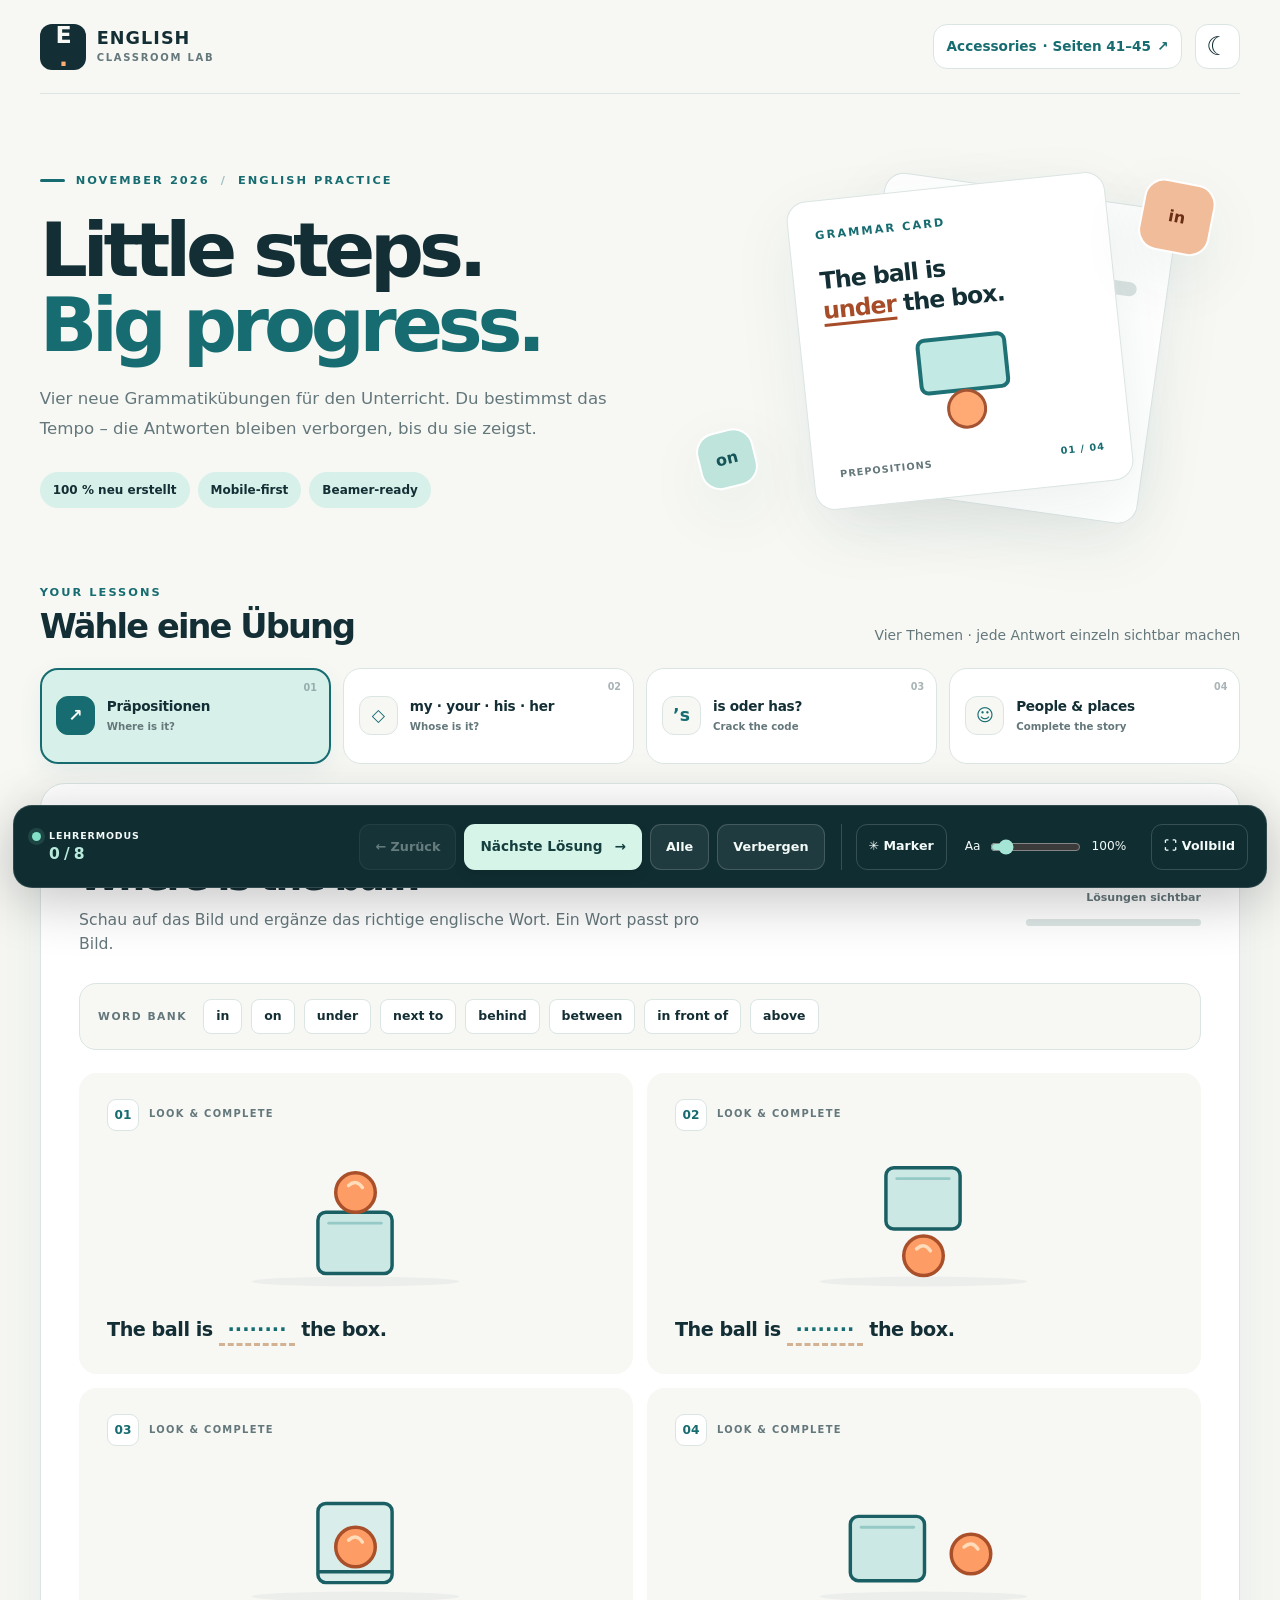
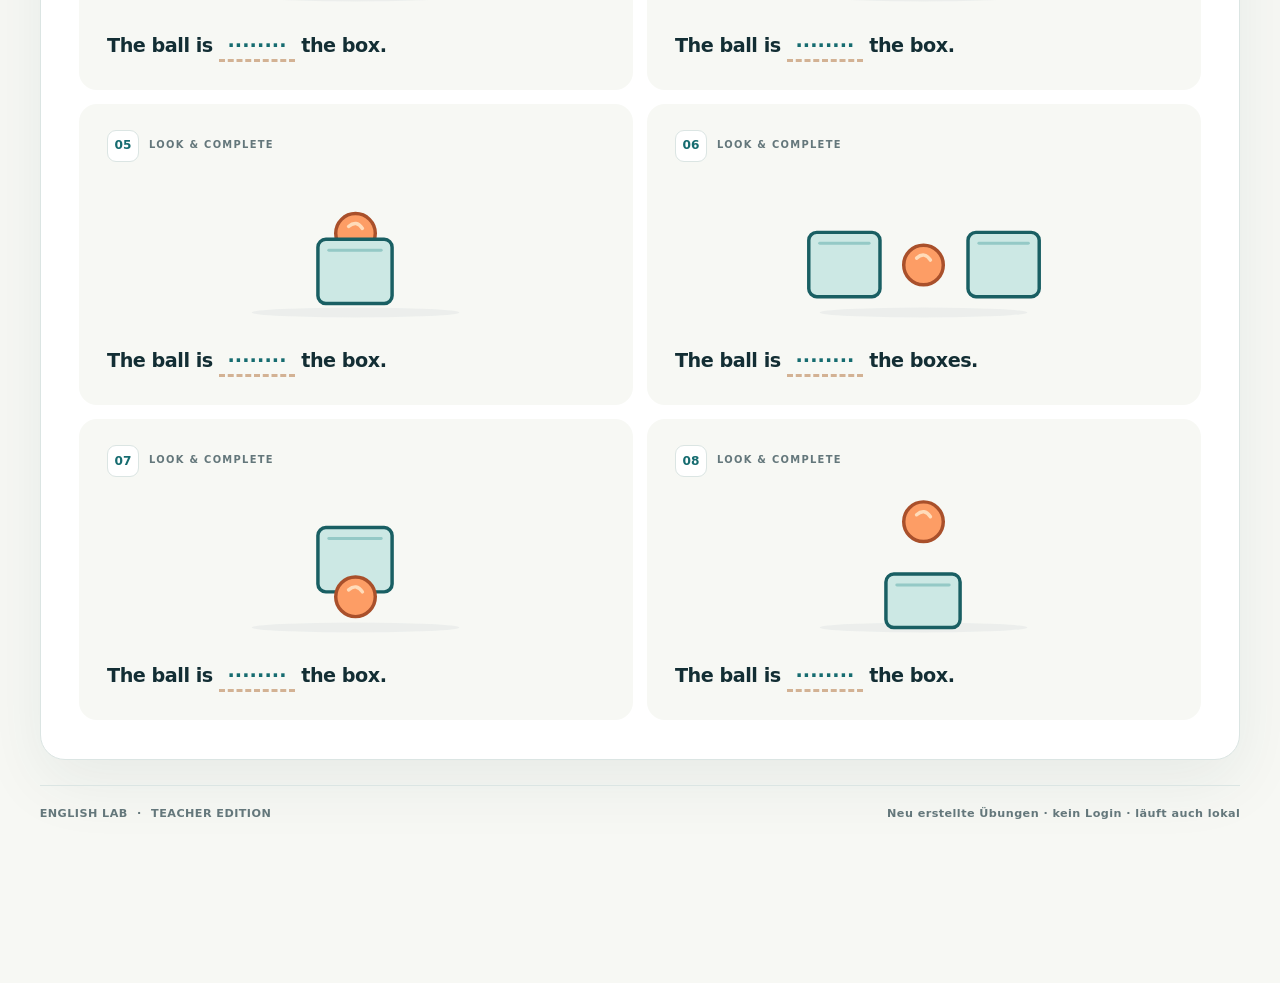
==== commit 35787bd6: "feat: launch original English Lab homepage with prepositions and teacher reveal mode" ====
--- a/index.html
+++ b/index.html
@@ -1,549 +1,82 @@
 <!doctype html>
 <html lang="de">
 <head>
-  <meta charset="utf-8" />
-  <meta name="viewport" content="width=device-width, initial-scale=1, viewport-fit=cover" />
-  <meta name="theme-color" content="#101c2b" />
-  <meta name="description" content="Interaktive Lehreransicht für Englisch Accessories, Arbeitsblätter S. 41–45. Lösungen einzeln einblenden, mobile-first, Beamer-Modus." />
-  <title>Accessories · Classroom Solutions</title>
-  <style>
-:root{font-family:Inter,ui-sans-serif,system-ui,-apple-system,BlinkMacSystemFont,"Segoe UI",sans-serif;font-size:16px;font-synthesis:none;text-rendering:optimizeLegibility;-webkit-font-smoothing:antialiased;--zoom:1.1;--gold:#fde68a;--accent:#66e6c2;--primary:#47cfab;--red:#ff7777}
-*{box-sizing:border-box}html{scroll-behavior:smooth}body{margin:0;background:var(--bg);color:var(--ink);min-height:100vh}button,input{font:inherit}button{cursor:pointer}button:focus-visible,input:focus-visible{outline:3px solid var(--accent);outline-offset:3px}button:disabled{opacity:.35;cursor:not-allowed}img{display:block;max-width:100%}
-body[data-theme=dark]{--bg:#0b1522;--panel:#17273a;--panel-2:#1c3047;--panel-3:#213952;--ink:#f6f9fd;--soft:#bed0e0;--muted:#91aabd;--line:#334b63;--empty:#193044;--answer:#113f39;--shadow:rgba(1,8,18,.2)}
-body[data-theme=light]{--bg:#f3f6f9;--panel:#fff;--panel-2:#f3f8fb;--panel-3:#e9f1f7;--ink:#102239;--soft:#43586b;--muted:#61778b;--line:#ccdae4;--empty:#ecf2f6;--answer:#d9f8ee;--shadow:rgba(31,56,82,.08)}
-.app-shell{min-height:100vh;max-width:1900px;margin:auto;padding:0 clamp(13px,2vw,34px) 162px}
-.topbar{display:flex;align-items:center;justify-content:space-between;gap:12px;padding:18px 2px 15px;border-bottom:1px solid var(--line)}.brand{display:flex;align-items:center;gap:13px;min-width:0}.brand-mark{flex:none;background:var(--accent);border-radius:13px;color:#0a2131;width:48px;height:48px;display:grid;place-items:center;font-size:25px;font-weight:950;letter-spacing:-2px}.brand-mark span{color:#267c70;font-size:18px;align-self:start;letter-spacing:0}.brand-label{display:grid;gap:1px}.eyebrow{color:var(--accent);letter-spacing:.17em;font-weight:850;font-size:10px}.brand-label strong{font-size:clamp(17px,2vw,23px);letter-spacing:-.025em}.header-actions{display:flex;gap:8px;align-items:center}.teacher-tag{font-size:10px;font-weight:900;letter-spacing:.08em;border:1px solid var(--line);color:var(--soft);border-radius:100px;padding:8px 10px}.icon-button,.small-btn{border:1px solid var(--line);background:var(--panel);color:var(--ink);border-radius:11px;width:43px;height:43px;font-weight:900;font-size:23px}.icon-button:hover,.small-btn:hover{background:var(--panel-3)}
-.nav-shell{position:relative;z-index:5;padding-top:17px}.page-nav,.exercise-nav{display:flex;gap:8px;overflow-x:auto;scrollbar-width:thin;white-space:nowrap;padding-bottom:8px}.page-pill,.exercise-pill{border:1px solid var(--line);color:var(--soft);background:var(--panel);border-radius:12px;padding:11px 16px;font-weight:760;white-space:nowrap;transition:background .12s,color .12s}.page-pill{font-size:14px}.page-pill.selected{border-color:var(--accent);background:var(--panel-3);color:var(--accent)}.exercise-nav{padding-top:3px}.exercise-pill{font-size:13px;padding:9px 14px}.exercise-pill.selected{background:var(--accent);border-color:var(--accent);color:#062a2c}.exercise-pill .completed{color:var(--accent);margin-left:6px}.exercise-pill.selected .completed{color:#0a4b40}
-.main-area{padding-top:clamp(15px,2vw,25px)}.lesson-top{max-width:1550px;margin:auto}.lesson-meta{display:flex;gap:10px;align-items:center;font-size:12px;font-weight:780;letter-spacing:.09em;text-transform:uppercase}.page-tag{color:#0c3439;background:var(--accent);padding:5px 9px;border-radius:6px}.muted{color:var(--muted)}h1{font-size:clamp(27px,calc(32px*var(--zoom)),74px);line-height:1.1;letter-spacing:-.035em;margin:15px 0 9px;font-weight:860}.instruction{font-size:clamp(17px,calc(20px*var(--zoom)),41px);font-weight:480;line-height:1.48;color:var(--soft);margin:0 0 15px;max-width:1100px}.status-strip{display:flex;align-items:center;gap:13px;margin-bottom:15px;font-size:13px;color:var(--muted)}.progress-text{font-weight:850;font-variant-numeric:tabular-nums;white-space:nowrap;color:var(--soft)}.track{height:7px;width:clamp(100px,22vw,280px);border-radius:20px;background:var(--line);overflow:hidden}.track-fill{height:100%;width:0;background:var(--accent);border-radius:20px;transition:width .23s ease}.state-hint{font-size:12px}
-.stage{max-width:1550px;margin:auto;min-height:350px;border:1px solid var(--line);border-radius:22px;background:var(--panel);padding:clamp(15px,2.4vw,40px);box-shadow:0 13px 50px var(--shadow)}.stage-layout{display:grid;grid-template-columns:minmax(0,1.05fr) minmax(250px,.8fr);gap:clamp(18px,3vw,45px);align-items:start}.stage-layout.reverse{grid-template-columns:minmax(270px,.8fr) minmax(0,1.05fr)}.puzzle-side{min-width:0}.puzzle-heading{color:var(--muted);font-size:12px;font-weight:900;letter-spacing:.13em;text-transform:uppercase;margin:0 0 15px}.board-wrap{max-width:100%;overflow-x:auto;padding:3px 3px 11px}.letter-grid{display:grid;grid-template-columns:repeat(var(--cols),minmax(0,1fr));width:min(100%,calc(var(--cols)*clamp(30px,calc(41px*var(--zoom)),82px)));gap:clamp(2px,.5vw,7px);user-select:none}.word-cell{aspect-ratio:1/1;min-width:0;display:grid;place-items:center;font-size:clamp(15px,calc(24px*var(--zoom)),52px);font-weight:840;letter-spacing:.01em;border-radius:9px;border:1px solid var(--line);background:var(--empty);color:var(--ink);transition:background .16s,color .16s,transform .16s}.word-cell.found{background:#1e695d;border-color:#61dec3;color:#effffb}.word-cell.found.newest{background:#f6df86;border-color:#f6df86;color:#18263a;box-shadow:0 0 0 3px rgba(246,223,134,.17)}.word-cell.leftover{background:#e7c9fa;border-color:#d5aff6;color:#2a1b3d}.word-cell.manual-mark{outline:3px solid var(--gold);outline-offset:1px;transform:scale(1.03)}body[data-theme=light] .word-cell.found{background:#b1ede2;border-color:#52bda5;color:#123b35}
-.puzzle-guide{display:flex;flex-wrap:wrap;gap:8px}.word-token{font-size:clamp(12px,calc(14px*var(--zoom)),28px);padding:9px 12px;border:1px dashed var(--line);border-radius:10px;background:var(--panel-2);font-weight:850;color:var(--muted);min-height:38px}.word-token.revealed{background:var(--answer);border-style:solid;border-color:#3ea88e;color:var(--ink)}.word-token.newest{box-shadow:0 0 0 3px rgba(243,218,122,.32);border-color:var(--gold)}.divider-line{height:1px;background:var(--line);margin:20px 0}.secret-card{padding:17px;border-radius:13px;background:var(--panel-2);border:1px solid var(--line);margin-top:19px}.secret-label{font-size:12px;font-weight:850;color:var(--muted);letter-spacing:.09em;text-transform:uppercase;margin-bottom:6px}.secret-value{font-size:clamp(18px,calc(25px*var(--zoom)),58px);font-weight:900;letter-spacing:.04em;line-height:1.2;overflow-wrap:anywhere}.secret-value.hidden{letter-spacing:.11em;color:var(--muted)}.secret-value.visible{color:var(--accent)}.secret-note{font-size:clamp(13px,calc(15px*var(--zoom)),30px);color:var(--soft);margin-top:8px}.illustration{width:100%;height:120px;object-fit:contain;object-position:center;background:#fff;border-radius:12px;padding:10px}.illustration.big{height:175px}.side-illustration{max-width:280px;margin:0 0 20px}
-.answer-list,.sentence-list{display:grid;gap:12px}.question-card{display:grid;grid-template-columns:auto minmax(0,1fr);gap:14px;align-items:center;background:var(--panel-2);border:1px solid var(--line);border-radius:14px;padding:clamp(12px,1.5vw,19px);transition:border-color .13s,box-shadow .13s}.question-card.with-picture{grid-template-columns:clamp(90px,12vw,150px) minmax(0,1fr)}.question-card.revealed{border-color:#3e967e}.question-card.newest{box-shadow:0 0 0 3px rgba(253,230,138,.28);border-color:var(--gold)}.question-card.manual-mark{outline:4px solid var(--gold);outline-offset:1px}.question-num{min-width:28px;text-align:center;border-radius:8px;background:var(--panel-3);padding:7px;font-size:15px;font-weight:900;color:var(--soft)}.question-text{font-size:clamp(17px,calc(21px*var(--zoom)),44px);font-weight:680;line-height:1.36;letter-spacing:-.012em}.question-text.placeholder{color:var(--soft)}.question-answer{color:var(--accent);font-size:clamp(18px,calc(24px*var(--zoom)),48px);font-weight:790;line-height:1.35;margin-top:7px}.question-answer.newest{color:var(--ink)}.question-image{width:100%;height:clamp(86px,calc(110px*var(--zoom)),230px);object-fit:contain;background:#fff;border-radius:10px;padding:7px}.given-example{background:var(--panel-3);border:1px solid var(--line);padding:13px 16px;border-radius:14px;display:flex;align-items:center;gap:16px;margin-bottom:16px}.given-example img{width:94px;height:86px;object-fit:contain;background:#fff;border-radius:10px;padding:5px}.given-example .example-label{color:var(--muted);font-weight:800;letter-spacing:.08em;font-size:10px;text-transform:uppercase}.given-example p{font-size:clamp(16px,calc(20px*var(--zoom)),40px);margin:5px 0 0;font-weight:700}
-.grammar-details{border:1px solid var(--line);border-radius:13px;margin-bottom:16px;overflow:hidden}.grammar-details summary{cursor:pointer;background:var(--panel-2);padding:15px 19px;font-size:15px;font-weight:850}.grammar-inner{padding:16px;display:grid;grid-template-columns:1fr 1fr;gap:14px;color:var(--soft);font-size:clamp(15px,calc(17px*var(--zoom)),31px)}.grammar-inner strong{color:var(--ink)}.grammar-inner p{margin:7px 0}.grammar-inner .wide{grid-column:1/-1}.grammar-inner .chip-line{display:flex;flex-wrap:wrap;gap:7px}.grammar-inner .chip-line span{padding:5px 9px;border-radius:7px;background:var(--panel-3)}
-.crossword-board{display:grid;grid-template-columns:repeat(var(--cols),minmax(0,1fr));width:min(100%,calc(var(--cols)*clamp(28px,calc(40px*var(--zoom)),70px)));gap:2px;user-select:none}.cross-cell{aspect-ratio:1/1;position:relative;min-width:0;display:grid;place-items:center;background:var(--empty);border:1px solid var(--line);font-weight:870;font-size:clamp(12px,calc(23px*var(--zoom)),47px);color:var(--ink);border-radius:3px}.cross-cell.blank{background:transparent;border-color:transparent}.cross-cell.gray{background:#677a89}.cross-cell.filled{background:#276c5e;border-color:#3eb596;color:#fff}.cross-cell.filled.newest{background:#f4da7a;border-color:#f4da7a;color:#172537}.cross-cell .cell-number{position:absolute;top:1px;left:2px;font-size:clamp(7px,calc(9px*var(--zoom)),14px);font-weight:900;color:var(--muted)}.cross-cell .grey-number{position:absolute;bottom:1px;right:2px;font-size:clamp(7px,calc(9px*var(--zoom)),14px);font-weight:900;color:#fff}.cross-cell.manual-mark{outline:3px solid var(--gold);outline-offset:1px}
-.crossword-clues{display:grid;gap:9px}.clue-row{display:grid;grid-template-columns:31px 1fr;align-items:center;gap:8px;border:1px solid var(--line);background:var(--panel-2);border-radius:11px;padding:10px}.clue-row.picture-clue{grid-template-columns:30px 85px 1fr}.clue-row.newest,.clue-row.manual-mark{outline:3px solid var(--gold)}.clue-row .question-num{padding:6px 4px}.clue-row .clue-copy{font-size:clamp(14px,calc(17px*var(--zoom)),36px);line-height:1.38;color:var(--soft);font-weight:620}.clue-row img{height:66px;object-fit:contain;background:#fff;border-radius:7px;padding:4px;width:85px}.clue-row .clue-answer{display:block;margin-top:5px;color:var(--accent);font-size:clamp(16px,calc(20px*var(--zoom)),40px);font-weight:850;letter-spacing:.02em}.clue-row .clue-empty{letter-spacing:.1em;color:var(--muted);font-weight:600}
-.scramble-key{display:grid;grid-template-columns:repeat(2,minmax(0,1fr));gap:9px;margin-bottom:22px}.scramble-item{padding:14px;border-radius:13px;background:var(--panel-2);border:1px solid var(--line);font-size:clamp(17px,calc(23px*var(--zoom)),44px);font-weight:850;letter-spacing:.1em}.scramble-item small{font-size:.57em;margin-right:9px;color:var(--muted)}.scramble-item strong{color:var(--accent);margin-left:9px;letter-spacing:.01em}.scramble-item .scramble-hidden{color:var(--muted);font-size:.7em;margin-left:10px}.legend-note{font-size:13px;color:var(--muted);margin:15px 0 0}
-.settings-panel{display:flex;align-items:center;gap:10px;justify-content:space-between;max-width:1550px;margin:14px auto 0;border:1px solid var(--line);border-radius:14px;background:var(--panel);padding:12px 15px;flex-wrap:wrap}.settings-text{display:grid;gap:2px}.settings-text strong{font-size:13px}.settings-text span{color:var(--muted);font-size:11px}.size-controls{display:flex;align-items:center;gap:8px}.size-controls label{color:var(--muted);font-size:12px;font-weight:850}.size-controls input{accent-color:var(--accent);width:clamp(80px,11vw,170px);cursor:pointer}.size-controls output{width:45px;text-align:right;color:var(--soft);font-size:12px;font-weight:850}.small-btn{width:34px;height:34px;font-size:20px}.settings-button{border:1px solid var(--line);background:var(--panel-2);color:var(--ink);border-radius:10px;padding:10px 13px;font-weight:760;font-size:13px}.settings-button.on{background:var(--answer);color:var(--accent);border-color:var(--primary)}
-.command-bar{position:fixed;bottom:0;left:0;right:0;display:flex;justify-content:center;gap:9px;align-items:stretch;z-index:20;padding:12px clamp(12px,2vw,30px) max(12px,env(safe-area-inset-bottom));border-top:1px solid var(--line);background:var(--bg);box-shadow:0 -10px 40px var(--shadow)}.command-btn{display:flex;align-items:center;justify-content:center;gap:11px;min-height:60px;border-radius:13px;padding:10px 19px;font-weight:850;border:1px solid var(--line);font-size:clamp(13px,1.4vw,16px);white-space:nowrap}.command-btn.primary{background:var(--accent);color:#072827;border-color:var(--accent);font-size:clamp(15px,1.65vw,21px);min-width:min(32vw,320px)}.command-btn.quiet{color:var(--ink);background:var(--panel-2)}.command-btn.subtle{background:transparent;color:var(--soft)}.command-btn:hover:not(:disabled){filter:brightness(1.1)}.cmd-icon{font-size:23px;font-weight:900}.command-more{display:flex;gap:8px}.command-bar kbd{background:rgba(0,0,0,.1);border-radius:5px;padding:3px 6px;font-size:12px}.keyboard-hint{text-align:center;color:var(--muted);font-size:11px;margin:13px auto 2px}.keyboard-hint kbd{display:inline-block;border:1px solid var(--line);padding:1px 5px;border-radius:4px}.sr-only{position:absolute;width:1px;height:1px;padding:0;margin:-1px;overflow:hidden;clip:rect(0,0,0,0);white-space:nowrap;border:0}
-@media(max-width:950px){.stage-layout,.stage-layout.reverse{grid-template-columns:1fr}.puzzle-side{width:100%}.crossword-clues{grid-template-columns:repeat(2,minmax(0,1fr))}.stage{min-height:0}.command-more{gap:6px}.settings-text{display:none}}
-@media(max-width:620px){.app-shell{padding-bottom:142px}.topbar{padding:13px 0}.brand-mark{width:39px;height:39px;font-size:21px}.teacher-tag{display:none}.icon-button{height:38px;width:38px;font-size:20px}.page-pill{padding:10px 13px}.exercise-pill{padding:9px 12px}.stage{border-radius:15px}.status-strip{gap:10px}.state-hint{display:none}.question-card.with-picture{grid-template-columns:92px minmax(0,1fr);gap:10px}.question-image{height:98px}.question-text{font-size:calc(17px*var(--zoom))}.question-answer{font-size:calc(18px*var(--zoom))}.crossword-clues{grid-template-columns:1fr}.settings-panel{gap:7px;padding:9px}.size-controls{flex:1;justify-content:space-around}.size-controls input{min-width:60px}.settings-button{padding:9px 10px;font-size:12px}.command-bar{gap:7px;padding:9px 10px max(9px,env(safe-area-inset-bottom))}.command-btn{padding:9px;min-height:55px}.command-btn.primary{min-width:0;flex:1}.command-btn.quiet{min-width:80px}.command-more{display:flex;flex-direction:column;gap:4px}.command-more .command-btn{font-size:10px;min-height:26px;padding:3px 8px}.command-bar kbd,.keyboard-hint{display:none}.grammar-inner{grid-template-columns:1fr}.grammar-inner .wide{grid-column:1}.scramble-key{grid-template-columns:1fr 1fr}.scramble-item{font-size:calc(14px*var(--zoom));padding:10px}.secret-value{font-size:calc(19px*var(--zoom))}}
-@media(prefers-reduced-motion:reduce){html{scroll-behavior:auto}*{transition:none!important}}
-@media print{body{background:#fff;color:#111}.app-shell{padding:0}.topbar{padding:4px 0}.page-nav,.exercise-nav,.settings-panel,.command-bar,.keyboard-hint,.icon-button{display:none!important}.stage{border:0;box-shadow:none;padding:0}.lesson-top{margin-bottom:25px}.question-card,.word-cell,.cross-cell,.clue-row{break-inside:avoid;color:#111!important;background:#fff!important;border-color:#999!important}.secret-value.visible,.question-answer,.clue-answer{color:#000!important}}
-
-</style>
-  <script>
-/* Classroom content from the five supplied English worksheet photos (pages 41–45).
-   Entries are intentionally kept separate from rendering logic for easy editing. */
-window.CLASSROOM_DATA = [
-  {
-    id: 1, page: 41, type: 'wordsearch', section: 'Jewellery',
-    title: 'Find five words',
-    instruction: 'Find five words in the wordsearch box. The remaining letters spell a word you can use to describe them.',
-    grid: ['JEBROOCHW','NECKLACEE','LEARRINGS','LERWATCHY','BRACELET!'],
-    words: [
-      {word:'BROOCH', r:0,c:2,dr:0,dc:1},
-      {word:'NECKLACE',r:1,c:0,dr:0,dc:1},
-      {word:'EARRINGS',r:2,c:1,dr:0,dc:1},
-      {word:'WATCH',r:3,c:3,dr:0,dc:1},
-      {word:'BRACELET',r:4,c:0,dr:0,dc:1}
-    ],
-    secret: {label:'They are …',text:'JEWELLERY!', note:'Schmuck'},
-    illustration:'p41-treasure'
-  },
-  {
-    id: 2, page: 41, type: 'sentences', section: 'Accessories',
-    title: 'What are they taking with them?',
-    instruction: 'Complete the sentences. Look at the pictures.',
-    example:{text:'He is taking his wallet.',image:'p41-wallet'},
-    rows:[
-      {prompt:'He is taking his …',answer:'He is taking his hat.',image:'p41-hat'},
-      {prompt:'He is taking his …',answer:'He is taking his glasses.',image:'p41-glasses'},
-      {prompt:'He is taking his …',answer:'He is taking his umbrella.',image:'p41-umbrella'},
-      {prompt:'She is taking her …',answer:'She is taking her handbag.',image:'p41-handbag'}
-    ]
-  },
-  {
-    id: 3, page: 42, type: 'sentences', section: 'Grammar',
-    title: 'Look and complete',
-    instruction: 'Use the pictures and complete the sentences.',
-    grammar: true,
-    rows:[
-      {prompt:'He is giving her …',answer:'He is giving her earrings.',image:'p42-earrings'},
-      {prompt:'Now, he is giving her a …',answer:'Now, he is giving her a necklace.',image:'p42-necklace'},
-      {prompt:'And, he is giving her a …',answer:'And, he is giving her a bracelet.',image:'p42-bracelet'},
-      {prompt:'Look, she’s giving him her …',answer:'Look, she’s giving him her wallet.',image:'p42-wallet'}
-    ]
-  },
-  {
-    id: 4, page: 43, type: 'crossword', section: 'Vocabulary',
-    title: 'Do the crossword',
-    instruction: 'Read the clues and fill in the crossword.',
-    clues:[
-      {number:1,clue:'I’ve got it around my wrist.',word:'BRACELET',x:4,y:0,dx:0,dy:1},
-      {number:2,clue:'I’ve got it when it is raining.',word:'UMBRELLA',x:1,y:1,dx:1,dy:0},
-      {number:3,clue:'I’ve got it on my finger.',word:'RING',x:0,y:3,dx:0,dy:1},
-      {number:4,clue:'I’ve got it around my neck when it’s cold.',word:'SCARF',x:3,y:3,dx:1,dy:0},
-      {number:5,clue:'I’ve got it around my neck.',word:'NECKLACE',x:0,y:5,dx:1,dy:0},
-      {number:6,clue:'I’ve got it on my head.',word:'HAT',x:2,y:7,dx:1,dy:0}
-    ]
-  },
-  {
-    id: 5, page: 43, type: 'sentences', section: 'Have you got …?',
-    title: 'Look and complete',
-    instruction: 'Complete each question and answer. Use it for singular nouns and them for plural nouns.',
-    rows:[
-      {prompt:'Have you got your …?  Yes, …',answer:'Have you got your umbrella? Yes, I’ve got it.',image:'p43-umbrella'},
-      {prompt:'Have you got your …?  No, …',answer:'Have you got your earrings? No, I haven’t got them.',image:'p43-earrings'},
-      {prompt:'Have you got your …?  No, …',answer:'Have you got your handbag? No, I haven’t got it.',image:'p43-handbag'},
-      {prompt:'Have you got your …?  Yes, …',answer:'Have you got your braces? Yes, I’ve got them.',image:'p43-braces'},
-      {prompt:'Have you got your …?  Yes, …',answer:'Have you got your gloves? Yes, I’ve got them.',image:'p43-gloves'},
-      {prompt:'Have you got your …?  No, …',answer:'Have you got your necklace? No, I haven’t got it.',image:'p43-necklace'}
-    ]
-  },
-  {
-    id: 6, page: 44, type: 'wordsearch', section: 'Jewellery',
-    title: 'Find six items of jewellery',
-    instruction: 'Find six items of jewellery in the wordsearch box. The remaining letters spell the name of a famous jeweller’s.',
-    grid:['EARRINGSW','NECKLACEA','TBRACELET','IFRINGFAC','NYSBROOCH'],
-    words:[
-      {word:'EARRINGS',r:0,c:0,dr:0,dc:1},
-      {word:'NECKLACE',r:1,c:0,dr:0,dc:1},
-      {word:'BRACELET',r:2,c:1,dr:0,dc:1},
-      {word:'RING',r:3,c:2,dr:0,dc:1},
-      {word:'BROOCH',r:4,c:3,dr:0,dc:1},
-      {word:'WATCH',r:0,c:8,dr:1,dc:0}
-    ],
-    secret:{label:'Famous jeweller',text:'TIFFANY’S',note:'Tiffany’s'}
-  },
-  {
-    id: 7, page: 44, type:'crossword',section:'Film & story',
-    title:'Do the crossword',
-    instruction:'Look at the pictures. Use the letters in the grey boxes to complete the name of a famous film and short story.',
-    clues:[
-      {number:1,clue:'',image:'p44-scarf',word:'SCARF',x:13,y:0,dx:0,dy:1},
-      {number:2,clue:'',image:'p44-bracelet',word:'BRACELET',x:8,y:2,dx:0,dy:1},
-      {number:3,clue:'',image:'p44-umbrella',word:'UMBRELLA',x:6,y:2,dx:1,dy:0},
-      {number:4,clue:'',image:'p44-shawl',word:'SHAWL',x:1,y:4,dx:0,dy:1},
-      {number:5,clue:'',image:'p44-handkerchief',word:'HANDKERCHIEF',x:1,y:5,dx:1,dy:0},
-      {number:6,clue:'',image:'p44-belt',word:'BELT',x:4,y:7,dx:0,dy:1},
-      {number:7,clue:'',image:'p44-gloves',word:'GLOVES',x:0,y:8,dx:1,dy:0}
-    ],
-    grey:[
-      {label:1,x:8,y:2,char:'B'},
-      {label:2,x:13,y:3,char:'R'},
-      {label:3,x:4,y:8,char:'E'},
-      {label:4,x:1,y:6,char:'A'},
-      {label:5,x:5,y:5,char:'K'},
-      {label:6,x:12,y:5,char:'F'},
-      {label:7,x:8,y:4,char:'A'},
-      {label:8,x:13,y:0,char:'S'},
-      {label:9,x:4,y:10,char:'T'}
-    ],
-    secret:{label:'______ at TIFFANY’S',text:'BREAKFAST',note:'Breakfast at Tiffany’s'}
-  },
-  {
-    id: 8,page:45,type:'scramble',section:'Definitions',
-    title:'Unscramble and match',
-    instruction:'Unscramble the words and match them with the definitions.',
-    scrambled:[{letter:'a',scramble:'LEBT',answer:'BELT'},
-      {letter:'b',scramble:'HACTW',answer:'WATCH'},
-      {letter:'c',scramble:'LAWTLE',answer:'WALLET'},
-      {letter:'d',scramble:'CHEKFRIENDAH',answer:'HANDKERCHIEF'}],
-    rows:[
-      {prompt:'You use it to tell the time.',answer:'b · WATCH'},
-      {prompt:'You use it to hold up your trousers.',answer:'a · BELT'},
-      {prompt:'You use it to blow your nose.',answer:'d · HANDKERCHIEF'},
-      {prompt:'You use it to hold your money.',answer:'c · WALLET'}
-    ]
-  },
-  {
-    id:9,page:45,type:'wordsearch',section:'Review',
-    title:'Find fifteen words',
-    instruction:'Find fifteen words from this unit in the wordsearch box. The remaining letters spell out a question. Answer it.',
-    grid:[
-      'HANDKERCHIEF','AHBRACELETBE','TUMBRELLARRA',
-      'WSCARFAVEIOR','AHBELTYOUNOR','LABRACESGGCI',
-      'LWATCHOTGLHN','ELASGLOVESSG','TENECKLACESS'
-    ],
-    words:[
-      {word:'HANDKERCHIEF',r:0,c:0,dr:0,dc:1},
-      {word:'BRACELET',r:1,c:2,dr:0,dc:1},
-      {word:'UMBRELLA',r:2,c:1,dr:0,dc:1},
-      {word:'SCARF',r:3,c:1,dr:0,dc:1},
-      {word:'BELT',r:4,c:2,dr:0,dc:1},
-      {word:'BRACES',r:5,c:2,dr:0,dc:1},
-      {word:'WATCH',r:6,c:1,dr:0,dc:1},
-      {word:'GLOVES',r:7,c:4,dr:0,dc:1},
-      {word:'NECKLACE',r:8,c:2,dr:0,dc:1},
-      {word:'HAT',r:0,c:0,dr:1,dc:0},
-      {word:'SHAWL',r:3,c:1,dr:1,dc:0},
-      {word:'WALLET',r:3,c:0,dr:1,dc:0},
-      {word:'BROOCH',r:1,c:10,dr:1,dc:0},
-      {word:'EARRINGS',r:1,c:11,dr:1,dc:0},
-      {word:'RING',r:2,c:9,dr:1,dc:0}
-    ],
-    secret:{label:'Hidden question',text:'HAVE YOU GOT GLASSES?',note:'Hast du eine Brille?'},
-    answer:'Yes, I have. / No, I haven’t.'
-  }
-];
-
-</script>
-  
+  <meta charset="utf-8">
+  <meta name="viewport" content="width=device-width, initial-scale=1, viewport-fit=cover">
+  <meta name="theme-color" content="#f6f7f2">
+  <meta name="description" content="English Lab: neue interaktive Grammatikübungen zu Präpositionen, Possessivbegleitern, is/has und Personenbeschreibungen. Mit Lehrer-Beamer-Modus.">
+  <title>English Lab · November 2026</title>
+  <link rel="stylesheet" href="home.css">
+  <script src="home.js" defer></script>
 </head>
-<body data-theme="dark">
-  <div class="app-shell">
-    <header class="topbar">
-      <div class="brand">
-        <div class="brand-mark" aria-hidden="true">A<span>+</span></div>
-        <div class="brand-label"><span class="eyebrow">ENGLISH · ACCESSORIES</span><strong>Classroom Solutions</strong></div>
-      </div>
-      <div class="header-actions">
-        <span class="teacher-tag">LEHRERANSICHT</span>
-        <button type="button" class="icon-button" id="themeButton" title="Hell/Dunkel wechseln" aria-label="Hell/Dunkel wechseln">☀</button>
-        <button type="button" class="icon-button" id="fullscreenButton" title="Vollbild (F)" aria-label="Vollbild">⛶</button>
-      </div>
+<body>
+  <div class="shell" id="appShell">
+    <header class="topline">
+      <a class="logo" href="./" aria-label="English Lab Startseite"><span class="logo-tile">E<span class="logo-dot">.</span></span><span class="logo-text">ENGLISH<span class="logo-sub">CLASSROOM LAB</span></span></a>
+      <nav class="top-actions" aria-label="Hauptnavigation">
+        <a class="old-page" href="accessories.html" title="Bisherige Übungen 1–9">Accessories <span class="link-suffix">· Seiten 41–45</span> <span aria-hidden="true">↗</span></a>
+        <button type="button" class="icon-btn" id="themeBtn" aria-label="Farbschema wechseln" title="Hell / Dunkel">☾</button>
+      </nav>
     </header>
 
-    <div class="nav-shell">
-      <nav class="page-nav" id="pageNav" aria-label="Seitenwahl"></nav>
-      <nav class="exercise-nav" id="exerciseNav" aria-label="Aufgabenwahl"></nav>
-    </div>
+    <main>
+      <section class="hero" aria-labelledby="heroTitle">
+        <div class="hero-copy">
+          <div class="eyebrow"><span class="eyebrow-line"></span> NOVEMBER 2026 <span class="eyebrow-divider">/</span> ENGLISH PRACTICE</div>
+          <h1 id="heroTitle">Little steps.<br><em>Big progress.</em></h1>
+          <p>Vier neue Grammatikübungen für den Unterricht. Du bestimmst das Tempo – die Antworten bleiben verborgen, bis du sie zeigst.</p>
+          <div class="hero-tags"><span>100 % neu erstellt</span><span>Mobile-first</span><span>Beamer-ready</span></div>
+        </div>
+        <div class="hero-visual" aria-hidden="true">
+          <div class="study-sheet sheet-back"><span class="sheet-mark">01</span><span class="sheet-line"></span><span class="sheet-line short"></span></div>
+          <div class="study-sheet sheet-front"><div class="study-label">GRAMMAR CARD</div><div class="study-sentence">The ball is<br><span>under</span> the box.</div><div class="sheet-illustration"><span class="mini-box"></span><span class="mini-ball"></span></div><div class="study-footer"><span>PREPOSITIONS</span><strong>01 / 04</strong></div></div>
+          <div class="float-bubble float-a">in</div><div class="float-bubble float-b">on</div>
+        </div>
+      </section>
 
-    <aside class="settings-panel" id="settingsPanel" aria-label="Anzeigeeinstellungen">
-      <div class="settings-text"><strong>Anzeige</strong><span>Mobil &amp; Beamer</span></div>
-      <div class="size-controls"><label for="fontScale">Schrift</label><button type="button" class="small-btn" id="smallerButton" aria-label="Schrift kleiner">−</button><input id="fontScale" type="range" min="85" max="190" step="5" value="110" aria-label="Schriftgrösse einstellen" /><button type="button" class="small-btn" id="largerButton" aria-label="Schrift grösser">+</button><output id="fontValue" for="fontScale">110%</output></div>
-      <button type="button" class="settings-button" id="projectorButton">◫ Beamer</button>
-      <button type="button" class="settings-button" id="markerButton" aria-pressed="false">✎ Marker aus</button>
-      <button type="button" class="settings-button" id="resetAllButton" title="Alle Lösungen für eine neue Klasse verbergen">↺ Neustart</button>
-    </aside>
+      <section class="workspace" id="workspace" aria-labelledby="sectionTitle">
+        <div class="section-intro">
+          <div><p class="overline">YOUR LESSONS</p><h2 id="sectionTitle">Wähle eine Übung</h2></div>
+          <p class="section-sub">Vier Themen · jede Antwort einzeln sichtbar machen</p>
+        </div>
+        <div class="tabs" role="tablist" aria-label="Übung wählen" id="lessonTabs">
+          <button type="button" role="tab" aria-selected="true" data-lesson="prepositions" class="lesson-tab active"><span class="tab-icon">↗</span><span>Präpositionen <small>Where is it?</small></span><span class="tab-counter">01</span></button>
+          <button type="button" role="tab" aria-selected="false" data-lesson="possessives" class="lesson-tab"><span class="tab-icon">◇</span><span>my · your · his · her <small>Whose is it?</small></span><span class="tab-counter">02</span></button>
+          <button type="button" role="tab" aria-selected="false" data-lesson="contractions" class="lesson-tab"><span class="tab-icon">’s</span><span>is oder has? <small>Crack the code</small></span><span class="tab-counter">03</span></button>
+          <button type="button" role="tab" aria-selected="false" data-lesson="profiles" class="lesson-tab"><span class="tab-icon">☺</span><span>People & places <small>Complete the story</small></span><span class="tab-counter">04</span></button>
+        </div>
 
-    <main id="main" class="main-area">
-      <section class="lesson-top" aria-labelledby="exerciseTitle">
-        <div class="lesson-meta"><span id="pageTag" class="page-tag">SEITE 41</span><span id="unitTag" class="muted">Jewellery</span></div>
-        <h1 id="exerciseTitle">Exercise 1</h1>
-        <p id="instruction" class="instruction"></p>
-        <div class="status-strip"><span id="progressText" class="progress-text">0 / 6 gelöst</span><div class="track" role="progressbar" id="progressBar" aria-valuemin="0" aria-valuemax="6" aria-valuenow="0"><div class="track-fill" id="progressFill"></div></div><span id="stateHint" class="state-hint">Lösungen verborgen</span></div>
+        <article class="lesson-panel" id="lessonPanel" aria-live="off">
+          <div class="lesson-head">
+            <div><span class="lesson-kicker" id="lessonKicker">EXERCISE 01</span><h3 id="lessonTitle">Where is the ball?</h3><p id="lessonDescription"></p></div>
+            <div class="lesson-stat"><strong id="revealedValue">0 / 8</strong><span>Lösungen sichtbar</span><div class="progress-track"><div id="progressFill" class="progress-fill"></div></div></div>
+          </div>
+          <div id="wordBank" class="word-bank" hidden></div>
+          <div id="exerciseContent" class="exercise-content"></div>
+          <div class="end-message" id="endMessage" hidden>✦ Alle Lösungen dieser Übung sind sichtbar. Gut gemacht!</div>
+        </article>
       </section>
-      <section class="stage" id="exerciseStage" aria-live="off"></section>
     </main>
 
+    <footer class="footer"><span>ENGLISH LAB <span class="footer-divider">·</span> TEACHER EDITION</span><span>Neu erstellte Übungen · kein Login · läuft auch lokal</span></footer>
+  </div>
 
-
-    <footer class="command-bar" aria-label="Lösungssteuerung">
-      <button type="button" class="command-btn quiet" id="previousButton"><span class="cmd-icon">←</span><span>Zurück</span></button>
-      <button type="button" class="command-btn primary" id="nextButton"><span class="cmd-icon">→</span><span id="nextButtonText">Nächste Lösung</span><kbd>→</kbd></button>
-      <div class="command-more">
-        <button type="button" class="command-btn subtle" id="showAllButton">Alle zeigen</button>
-        <button type="button" class="command-btn subtle" id="hideAllButton">Verbergen</button>
+  <aside class="teacher-dock" aria-label="Lehrersteuerung">
+    <div class="dock-main">
+      <div class="dock-label"><span class="live-dot"></span><span>LEHRERMODUS</span><strong id="dockProgress">0 / 8</strong></div>
+      <div class="dock-buttons">
+        <button type="button" id="prevBtn" class="dock-small" title="Eine Lösung zurück" aria-label="Eine Lösung zurück">← <span>Zurück</span></button>
+        <button type="button" id="nextBtn" class="dock-primary">Nächste Lösung <span aria-hidden="true">→</span></button>
+        <button type="button" id="allBtn" class="dock-small" title="Alle Lösungen dieser Übung zeigen">Alle</button>
+        <button type="button" id="resetBtn" class="dock-small" title="Alle Lösungen dieser Übung ausblenden">Verbergen</button>
       </div>
-    </footer>
-    <div class="keyboard-hint">Tasten: <kbd>→</kbd> nächste · <kbd>←</kbd> zurück · <kbd>A</kbd> alle · <kbd>H</kbd> verbergen · <kbd>F</kbd> Vollbild · <kbd>+</kbd>/<kbd>−</kbd> Schrift</div>
-  </div>
-  <div class="sr-only" role="status" aria-live="polite" id="liveStatus"></div>
-<script>
-window.CLASSROOM_ASSETS={"p41-glasses":"[data-uri]","p43-handbag":"[data-uri]","p41-treasure":"[data-uri]","p44-scarf":"[data-uri]","p44-shawl":"[data-uri]","p44-belt":"[data-uri]","p43-braces":"[data-uri]","p41-wallet":"[data-uri]","p43-earrings":"[data-uri]","p42-earrings":"[data-uri]","p41-umbrella":"[data-uri]","p42-wallet":"[data-uri]","p41-handbag":"[data-uri]","p43-necklace":"[data-uri]","p42-bracelet":"[data-uri]","p41-hat":"[data-uri]","p43-gloves":"[data-uri]","p44-gloves":"[data-uri]","p42-necklace":"[data-uri]","p44-umbrella":"[data-uri]","p44-handkerchief":"[data-uri]","p44-bracelet":"[data-uri]","p43-umbrella":"[data-uri]"};
-</script>
-<script>
-/* Vanilla JavaScript, no server and no dependencies. Only the teacher controls reveals. */
-(() => {
-  'use strict';
-  const exercises = window.CLASSROOM_DATA;
-  const byId = id => document.getElementById(id);
-  const refs = {
-    pageNav:byId('pageNav'),exerciseNav:byId('exerciseNav'),
-    pageTag:byId('pageTag'),unitTag:byId('unitTag'),
-    title:byId('exerciseTitle'),instruction:byId('instruction'),stage:byId('exerciseStage'),
-    progressText:byId('progressText'),progressBar:byId('progressBar'),progressFill:byId('progressFill'),
-    stateHint:byId('stateHint'),fontScale:byId('fontScale'),fontValue:byId('fontValue'),
-    next:byId('nextButton'),nextText:byId('nextButtonText'),prev:byId('previousButton'),
-    showAll:byId('showAllButton'),hideAll:byId('hideAllButton'),
-    theme:byId('themeButton'),projector:byId('projectorButton'),
-    marker:byId('markerButton'),reset:byId('resetAllButton'),fullscreen:byId('fullscreenButton'),
-    live:byId('liveStatus')
-  };
-  const STORAGE = 'accessories-classroom-v1';
-  const DEFAULT = {selectedId:1,revealed:{},font:110,theme:'dark',marker:false,projector:false,markerFocus:{}};
-  let state = {...DEFAULT};
-  try {
-    const saved = JSON.parse(localStorage.getItem(STORAGE) || '{}');
-    state = {...state,...saved};
-    state.revealed = saved.revealed && typeof saved.revealed==='object' ? saved.revealed : {};
-    state.markerFocus = saved.markerFocus && typeof saved.markerFocus==='object' ? saved.markerFocus : {};
-  } catch (_) { /* Private browsing may disable storage. The app still works. */ }
-  if (!exercises.some(ex => ex.id===state.selectedId)) state.selectedId=1;
-  state.font = Math.max(85,Math.min(190,Number(state.font)||110));
-  state.theme = state.theme === 'light' ? 'light' : 'dark';
-  let previousFont = 110;
-  const esc = text => String(text ?? '').replace(/[&<>"']/g, c => ({'&':'&amp;','<':'&lt;','>':'&gt;','"':'&quot;',"'":'&#39;'}[c]));
-  const active = () => exercises.find(ex => ex.id===state.selectedId);
-  const totalSteps = ex => ex.type==='wordsearch' ? ex.words.length + 1 + (ex.answer ? 1 : 0)
-    : ex.type==='crossword' ? ex.clues.length + (ex.secret ? 1 : 0)
-    : ex.rows.length;
-  const steps = ex => Math.max(0,Math.min(totalSteps(ex),Number(state.revealed[ex.id])||0));
-  const asset = name => (window.CLASSROOM_ASSETS && window.CLASSROOM_ASSETS[name]) || `assets/${name}.webp`;
-  const art = (name,cls='') => name ? `<img class="illustration ${cls}" src="${asset(name)}" alt="Bildhinweis" loading="lazy" />` : '';
-  const save = () => {try{localStorage.setItem(STORAGE,JSON.stringify(state));}catch(_){ /* app functions without storage */ }};
-  function showStatus(text){refs.live.textContent=text;}
-  function setExercise(id) {state.selectedId=id;save();render();window.scrollTo({top:0,behavior:'smooth'});}
-  function bringFreshStepIntoView(ex) {
-    // Wordsearch grids should stay visible during word reveals. Scroll only
-    // when the hidden final message appears; other exercise types follow the
-    // most recently revealed question automatically.
-    const selector = ex.type==='wordsearch'
-      ? (steps(ex)>ex.words.length ? '.secret-card' : null)
-      : ex.type==='crossword' ? '.clue-row.newest'
-      : '.question-card.newest';
-    if (!selector) return;
-    requestAnimationFrame(() => {
-      const node=refs.stage.querySelector(selector);
-      if (!node) return;
-      const rect=node.getBoundingClientRect();
-      const footer=document.querySelector('.command-bar');
-      const safeBottom=window.innerHeight-(footer?footer.getBoundingClientRect().height:0)-12;
-      if(rect.bottom>safeBottom || rect.top<10)
-        node.scrollIntoView({behavior:matchMedia('(prefers-reduced-motion: reduce)').matches?'instant':'smooth',block:'center'});
-    });
-  }
-  function setCount(n, announce=true) {
-    const ex=active();
-    state.revealed[ex.id]=Math.max(0,Math.min(totalSteps(ex),n));
-    save();render();bringFreshStepIntoView(ex);
-    if(announce) showStatus(`Exercise ${ex.id}: ${steps(ex)} von ${totalSteps(ex)} Schritten sichtbar.`);
-  }
-  function next() {
-    const ex=active();const count=steps(ex);
-    if(count<totalSteps(ex))setCount(count+1);
-    else if(ex.id<exercises[exercises.length-1].id)setExercise(ex.id+1);
-  }
-  function previous() {
-    const ex=active();const count=steps(ex);
-    if(count>0)setCount(count-1);
-    else if(ex.id>1)setExercise(ex.id-1);
-  }
-  function changeFont(newFont){state.font=Math.max(85,Math.min(190,Number(newFont)||110));state.projector=state.font>=150 && state.projector;save();renderSettings();}
-  const marked = (ex,key) => state.marker && state.markerFocus[ex.id]===key;
-  function markAttributes(key){return `data-mark-id="${esc(key)}" data-markable="true"`;}
-  function markClass(ex,key){return marked(ex,key)?' manual-mark':'';}
-
-  function renderNav(){
-    const ex=active(),pages=[...new Set(exercises.map(e=>e.page))];
-    refs.pageNav.innerHTML=pages.map(page=>`<button class="page-pill ${page===ex.page?'selected':''}" data-page="${page}" aria-current="${page===ex.page?'page':'false'}">Seite ${page}</button>`).join('');
-    refs.exerciseNav.innerHTML=exercises.filter(e=>e.page===ex.page).map(e=>`<button class="exercise-pill ${e.id===ex.id?'selected':''}" data-exercise="${e.id}" aria-current="${e.id===ex.id?'true':'false'}">Exercise ${e.id}${steps(e)===totalSteps(e)?'<span class="completed">✓</span>':''}</button>`).join('');
-  }
-  function renderHeader(){
-    const ex=active(),count=steps(ex),total=totalSteps(ex);
-    refs.pageTag.textContent=`SEITE ${ex.page}`;
-    refs.unitTag.textContent=ex.section;
-    refs.title.textContent=`Exercise ${ex.id} · ${ex.title}`;
-    refs.instruction.textContent=ex.instruction;
-    refs.progressText.textContent=`${count} / ${total} gelöst`;
-    refs.progressBar.setAttribute('aria-valuemax',total);
-    refs.progressBar.setAttribute('aria-valuenow',count);
-    refs.progressFill.style.width=`${100*count/total}%`;
-    refs.stateHint.textContent=count===0?'Lösungen verborgen':count===total?'Alle Lösungen sichtbar':'Schrittweise aufdecken';
-    refs.prev.disabled=ex.id===1 && count===0;
-    refs.next.disabled=ex.id===exercises[exercises.length-1].id && count===total;
-    refs.nextText.textContent=count===total ? (ex.id===9?'Fertig':'Nächste Übung'):'Nächste Lösung';
-    refs.showAll.disabled=count===total;
-    refs.hideAll.disabled=count===0;
-  }
-  function renderSettings(){
-    document.documentElement.style.setProperty('--zoom',String(state.font/100));
-    document.body.dataset.theme=state.theme;
-    refs.fontScale.value=String(state.font);
-    refs.fontValue.textContent=`${state.font}%`;
-    refs.theme.textContent=state.theme==='dark'?'☀':'☾';
-    refs.projector.classList.toggle('on',state.projector);
-    refs.projector.setAttribute('aria-pressed',String(state.projector));
-    refs.marker.classList.toggle('on',state.marker);
-    refs.marker.setAttribute('aria-pressed',String(state.marker));
-    refs.marker.textContent=state.marker?'✎ Marker an':'✎ Marker aus';
-  }
-  function wordPositions(word){
-    return Array.from({length:word.word.length},(_,i)=>`${word.r+word.dr*i}-${word.c+word.dc*i}`);
-  }
-  function renderWordsearch(ex){
-    const count=steps(ex),shown=Math.min(count,ex.words.length),secretShown=count>ex.words.length;
-    const selected=new Map(),used=new Set();
-    ex.words.forEach((word,i)=>{
-      const pos=wordPositions(word);
-      for(const key of pos){used.add(key);if(i<shown)selected.set(key,i);}
-    });
-    const letters=ex.grid.map((line,r)=>[...line].map((letter,c)=>{
-      const key=`${r}-${c}`,selection=selected.get(key),isNew=selection===shown-1 && count<=ex.words.length;
-      const classes=['word-cell'];
-      if(selection!==undefined){classes.push('found');if(isNew)classes.push('newest');}
-      if(secretShown&&!used.has(key))classes.push('leftover');
-      if(marked(ex,`cell-${key}`))classes.push('manual-mark');
-      return `<div class="${classes.join(' ')}" ${markAttributes(`cell-${key}`)} aria-label="Reihe ${r+1}, Spalte ${c+1}, ${esc(letter)}">${esc(letter)}</div>`;
-    }).join('')).join('');
-    const tokens=ex.words.map((word,i)=>{
-      const visible=i<shown;
-      return `<span class="word-token ${visible?'revealed':''} ${i===shown-1 && count<=ex.words.length?'newest':''}" aria-label="Wort ${i+1}: ${visible?word.word:'verborgen'}">${visible?esc(word.word):`Wort ${i+1} · ${word.word.length} Buchstaben`}</span>`;
-    }).join('');
-    const secretMarkup=`<div class="secret-card ${secretShown?'newest':''}">
-      <div class="secret-label">${esc(ex.secret.label)}</div>
-      <div class="secret-value ${secretShown?'visible':'hidden'}">${secretShown?esc(ex.secret.text):'· · · · · · · · ·'}</div>
-      ${secretShown?`<div class="secret-note">${esc(ex.secret.note)}</div>`:''}
-      ${ex.answer?`<div class="divider-line"></div><div class="secret-label">Answer it</div><div class="secret-value ${count>ex.words.length+1?'visible':'hidden'}">${count>ex.words.length+1?esc(ex.answer):'…'}</div>`:''}
-    </div>`;
-    return `<div class="stage-layout">
-       <div class="puzzle-side"><div class="puzzle-heading">Wortsuchrätsel · ${ex.grid.length} × ${ex.grid[0].length}</div><div class="board-wrap"><div class="letter-grid" style="--cols:${ex.grid[0].length}" aria-label="Wortsuchrätsel">${letters}</div></div>${ex.illustration?`<div class="side-illustration">${art(ex.illustration)}</div>`:''}</div>
-       <div><div class="puzzle-heading">Gefundene Wörter · ${shown} / ${ex.words.length}</div><div class="puzzle-guide">${tokens}</div>${secretMarkup}<p class="legend-note">Mit „Nächste Lösung“ ein Wort nach dem anderen hervorheben.</p></div>
-     </div>`;
-  }
-  function renderGrammar(){return `<details class="grammar-details"><summary>Grammatik-Spickzettel · have got &amp; object pronouns</summary>
-     <div class="grammar-inner"><div><strong>Have / has got</strong><p>I / you / we / they <b>have got</b></p><p>he / she / it <b>has got</b></p><p><b>Have</b> you got a watch? Yes, I <b>have</b>.</p></div>
-       <div><strong>Negative</strong><p>I <b>haven’t got</b> it.</p><p>He <b>hasn’t got</b> it.</p><p><b>Has</b> she got a wallet?</p></div>
-       <div class="wide"><strong>Subject → object pronouns</strong><div class="chip-line"><span>I → me</span><span>you → you</span><span>he → him</span><span>she → her</span><span>it → it</span><span>we → us</span><span>they → them</span></div><p>Have you got your watch? Yes, I’ve got <b>it</b>.</p></div>
-     </div></details>`;}
-  function renderSentences(ex){
-    const count=steps(ex);
-    const example=ex.example?`<div class="given-example">${art(ex.example.image)}<div><span class="example-label">Beispiel · bereits gelöst</span><p>${esc(ex.example.text)}</p></div></div>`:'';
-    const cards=ex.rows.map((row,i)=>{
-      const shown=i<count,newest=i===count-1;
-      return `<article class="question-card with-picture ${shown?'revealed':''} ${newest?'newest':''}${markClass(ex,`row-${i}`)}" ${markAttributes(`row-${i}`)}>
-        <img class="question-image" src="${asset(row.image)}" alt="Bildhinweis für Aufgabe ${i+1}" loading="lazy" />
-        <div><div class="question-text ${shown?'':'placeholder'}">${i+1}. ${esc(row.prompt)}</div>
-        ${shown?`<div class="question-answer ${newest?'newest':''}">${esc(row.answer)}</div>`:
-          '<div class="question-answer" style="opacity:.4;letter-spacing:.17em">············</div>'}
-        </div>
-      </article>`;
-    }).join('');
-    return `${ex.grammar?renderGrammar():''}${example}<div class="sentence-list">${cards}</div>`;
-  }
-  function makeCrossword(ex){
-    const cells=new Map(),starts=new Map();let maxX=0,maxY=0;
-    ex.clues.forEach(clue=>{
-      starts.set(`${clue.x}-${clue.y}`,(starts.get(`${clue.x}-${clue.y}`)||[]).concat(clue.number));
-      [...clue.word].forEach((char,i)=>{
-        const x=clue.x+i*clue.dx,y=clue.y+i*clue.dy,key=`${x}-${y}`;
-        if(cells.has(key)&&cells.get(key).letter!==char)throw Error(`Conflict at ${key} (${clue.number})`);
-        const entry=cells.get(key)||{letter:char,clues:[]};entry.clues.push(clue.number);cells.set(key,entry);maxX=Math.max(maxX,x);maxY=Math.max(maxY,y);
-      });
-    });
-    return {cells,starts,width:maxX+1,height:maxY+1};
-  }
-  function renderCrossword(ex){
-    const {cells,starts,width,height}=makeCrossword(ex),count=steps(ex),shown=Math.min(count,ex.clues.length),secretShown=count>ex.clues.length;
-    const selected=new Set(ex.clues.slice(0,shown).map(c=>c.number)),last=shown?ex.clues[shown-1].number:null;
-    const greyMap=new Map((ex.grey||[]).map(c=>[`${c.x}-${c.y}`,c]));
-    let html='';
-    for(let y=0;y<height;y++)for(let x=0;x<width;x++){
-      const key=`${x}-${y}`,entry=cells.get(key);
-      if(!entry){html+='<div class="cross-cell blank" aria-hidden="true"></div>';continue;}
-      const number=starts.get(key),gray=greyMap.get(key),revealed=entry.clues.some(n=>selected.has(n)),isNew=entry.clues.includes(last);
-      html+=`<div class="cross-cell ${gray?'gray':''} ${revealed?'filled':''} ${revealed&&isNew?'newest':''}${markClass(ex,`cell-${key}`)}" ${markAttributes(`cell-${key}`)}>
-         ${number?`<span class="cell-number">${esc(number[0])}</span>`:''}
-         ${revealed?esc(entry.letter):''}${gray?`<span class="grey-number">${gray.label}</span>`:''}
-       </div>`;
-    }
-    const clues=ex.clues.map((clue,i)=>{
-      const revealed=i<shown;
-      return `<div class="clue-row ${clue.image?'picture-clue':''} ${i===shown-1 && count<=ex.clues.length?'newest':''}${markClass(ex,`clue-${i}`)}" ${markAttributes(`clue-${i}`)}>
-        <div class="question-num">${clue.number}</div>
-        ${clue.image?`<img src="${asset(clue.image)}" alt="Bildhinweis ${clue.number}" loading="lazy" />`:''}
-        <div><div class="clue-copy">${clue.clue?esc(clue.clue):'Bildhinweis'}</div>
-        ${revealed?`<span class="clue-answer">${esc(clue.word)}</span>`:`<span class="clue-empty">${'– '.repeat(Math.min(clue.word.length,15))}</span>`}
-        </div>
-       </div>`;
-    }).join('');
-    const secret=ex.secret?`<div class="secret-card"><div class="secret-label">${esc(ex.secret.label)}</div>
-      <div class="secret-value ${secretShown?'visible':'hidden'}">${secretShown?esc(ex.secret.note):'········· at TIFFANY’S'}</div>
-      ${secretShown?`<div class="secret-note">${esc(ex.secret.text)} = geheime Buchstaben 1–9</div>`:''}</div>`:'';
-    return `<div class="stage-layout reverse"><div><div class="puzzle-heading">${ex.image?'Bildhinweise':'Hinweise'} · ${shown} / ${ex.clues.length}</div><div class="crossword-clues">${clues}</div>${secret}</div>
-        <div class="puzzle-side"><div class="puzzle-heading">Kreuzworträtsel</div><div class="board-wrap"><div class="crossword-board" style="--cols:${width}" role="img" aria-label="Kreuzworträtsel mit ${width} Spalten und ${height} Reihen">${html}</div></div><p class="legend-note">Die Buchstaben erscheinen direkt im Rätsel.</p></div></div>`;
-  }
-  function renderScramble(ex){
-    const count=steps(ex);
-    const answersVisible=new Set(ex.rows.slice(0,count).map(row=>row.answer.split(' · ')[0]));
-    const scramble=`<div class="puzzle-heading">Unscramble</div><div class="scramble-key">${ex.scrambled.map(word=>`<div class="scramble-item"><small>${word.letter}.</small>${esc(word.scramble)}${answersVisible.has(word.letter)?`<strong>→ ${esc(word.answer)}</strong>`:'<span class="scramble-hidden">→ ?</span>'}</div>`).join('')}</div>`;
-    const rows=ex.rows.map((row,i)=>{
-      const shown=i<count,newest=i===count-1;
-      return `<div class="question-card ${shown?'revealed':''} ${newest?'newest':''}${markClass(ex,`row-${i}`)}" ${markAttributes(`row-${i}`)}><div class="question-num">${i+1}</div><div>
-         <div class="question-text">${esc(row.prompt)}</div>
-         <div class="question-answer">${shown?esc(row.answer):'…'}</div></div></div>`;
-    }).join('');
-    return `${scramble}<div class="puzzle-heading">Match with the definitions</div><div class="answer-list">${rows}</div>`;
-  }
-  function render(){
-    const ex=active();renderNav();renderHeader();renderSettings();
-    refs.stage.innerHTML=ex.type==='wordsearch'?renderWordsearch(ex):ex.type==='crossword'?renderCrossword(ex):ex.type==='scramble'?renderScramble(ex):renderSentences(ex);
-  }
-  refs.pageNav.addEventListener('click',e=>{const btn=e.target.closest('[data-page]');if(btn){const found=exercises.find(ex=>ex.page===Number(btn.dataset.page));if(found)setExercise(found.id);}});
-  refs.exerciseNav.addEventListener('click',e=>{const btn=e.target.closest('[data-exercise]');if(btn)setExercise(Number(btn.dataset.exercise));});
-  refs.stage.addEventListener('click',e=>{
-    if(!state.marker)return;
-    const el=e.target.closest('[data-mark-id]');if(!el)return;
-    const current=state.markerFocus[state.selectedId],newMark=el.dataset.markId;
-    state.markerFocus[state.selectedId]=current===newMark?'':newMark;
-    save();render();
-  });
-  refs.next.addEventListener('click',next);
-  refs.prev.addEventListener('click',previous);
-  refs.showAll.addEventListener('click',()=>setCount(totalSteps(active())));
-  refs.hideAll.addEventListener('click',()=>setCount(0));
-  refs.fontScale.addEventListener('input',e=>changeFont(e.target.value));
-  byId('largerButton').addEventListener('click',()=>changeFont(state.font+10));
-  byId('smallerButton').addEventListener('click',()=>changeFont(state.font-10));
-  refs.marker.addEventListener('click',()=>{state.marker=!state.marker;save();render();});
-  refs.theme.addEventListener('click',()=>{state.theme=state.theme==='dark'?'light':'dark';save();renderSettings();});
-  refs.projector.addEventListener('click',()=>{
-    if(state.projector){state.projector=false;state.font=previousFont;}
-    else {previousFont=state.font;state.projector=true;state.font=155;}
-    save();renderSettings();
-  });
-  refs.reset.addEventListener('click',()=>{
-    if(!window.confirm('Alle neun Übungen zurücksetzen und alle Lösungen verbergen?'))return;
-    state.revealed={};state.markerFocus={};state.selectedId=1;
-    save();render();window.scrollTo({top:0,behavior:'smooth'});
-    showStatus('Alle Lösungen sind verborgen.');
-  });
-  refs.fullscreen.addEventListener('click',async()=>{
-    try {if(document.fullscreenElement)await document.exitFullscreen();else await document.documentElement.requestFullscreen();}
-    catch (_){showStatus('Vollbild wird in diesem Browser nicht unterstützt.');}
-  });
-  document.addEventListener('keydown',e=>{
-    const el=e.target; if(el instanceof HTMLElement && (['INPUT','TEXTAREA','SELECT'].includes(el.tagName)||el.isContentEditable))return;
-    if(e.altKey||e.ctrlKey||e.metaKey)return;
-    const key=e.key;
-    if(key==='ArrowRight'||key===' '){e.preventDefault();next();}
-    else if(key==='ArrowLeft'){e.preventDefault();previous();}
-    else if(key.toLowerCase()==='a'){e.preventDefault();setCount(totalSteps(active()));}
-    else if(key.toLowerCase()==='h'){e.preventDefault();setCount(0);}
-    else if(key.toLowerCase()==='f'){e.preventDefault();refs.fullscreen.click();}
-    else if(key==='+'||key==='='){e.preventDefault();changeFont(state.font+10);}
-    else if(key==='-'){e.preventDefault();changeFont(state.font-10);}
-  });
-  // A small, deterministic data sanity check catches transcription errors early.
-  function validate(){
-    for(const ex of exercises){
-      if(ex.type==='crossword'){
-        const board=makeCrossword(ex);
-        if(ex.grey)for(const item of ex.grey){
-          const square=board.cells.get(`${item.x}-${item.y}`);
-          if(!square || square.letter!==item.char)throw Error(`Grey cell ${item.label} is invalid.`);
-        }
-        if(ex.grey){const secret=ex.grey.sort((a,b)=>a.label-b.label).map(it=>it.char).join('');if(secret!==ex.secret.text)throw Error('Crossword secret mismatch');}
-      }
-      if(ex.type==='wordsearch'){
-        const used=new Set();const n=ex.grid[0].length;
-        for(const row of ex.grid)if(row.length!==n)throw Error(`Grid width mismatch in Exercise ${ex.id}`);
-        for(const word of ex.words){
-          const letters=[];for(let i=0;i<word.word.length;i++){
-            const r=word.r+i*word.dr,c=word.c+i*word.dc;
-            if(!ex.grid[r]||!ex.grid[r][c])throw Error(`Word outside grid: ${word.word}`);
-            used.add(`${r}-${c}`);letters.push(ex.grid[r][c]);
-          }
-          if(letters.join('')!==word.word)throw Error(`Grid mismatch for ${word.word}`);
-        }
-        const remainder=ex.grid.map((row,r)=>[...row].filter((_,c)=>!used.has(`${r}-${c}`)).join('')).join('');
-        if(remainder.replace(/[^A-Z]/g,'')!==ex.secret.text.toUpperCase().replace(/[^A-Z]/g,''))throw Error(`Remaining letters do not match secret in Exercise ${ex.id}: ${remainder}`);
-      }
-    }
-  }
-  validate();render();
-})();
-
-</script>
+    </div>
+    <div class="dock-more">
+      <button type="button" id="markerBtn" class="tool-btn" aria-pressed="false" title="Aufgabe anklicken, um sie hervorzuheben">✳ <span>Marker</span></button>
+      <label class="font-control" for="fontSlider"><span>Aa</span><input id="fontSlider" type="range" min="90" max="190" value="100" step="10" aria-label="Schriftgrösse einstellen"><output id="fontValue">100%</output></label>
+      <button type="button" id="fullscreenBtn" class="tool-btn" title="Vollbild ein-/ausschalten">⛶ <span>Vollbild</span></button>
+    </div>
+  </aside>
+  <div class="status-live" id="statusLive" role="status" aria-live="polite"></div>
 </body>
 </html>
--- a/home.css
+++ b/home.css
@@ -0,0 +1,22 @@
+/* English Lab · A fresh mobile-first classroom identity, designed for projection. */
+:root { --zoom:1; --page:#f7f8f4; --surface:#fff; --ink:#132e34; --muted:#64777b; --line:#dbe5e3; --teal:#166c70; --mint:#d7f0e9; --mint-strong:#bbdfd4; --accent:#f9b48c; --orange:#a74c28; --shadow:0 22px 66px rgba(29,69,73,.075); --dock:#102e32; --dock-ink:#f3faf8; color-scheme:light; }
+:root[data-theme="dark"] { --page:#0d1b21; --surface:#172b33; --ink:#f2faf8; --muted:#a6c0c1; --line:#344b50; --teal:#8be5d9; --mint:#28534e; --mint-strong:#236c65; --accent:#e9a078; --orange:#f5b38b; --shadow:0 24px 74px rgba(0,0,0,.18); --dock:#071214; --dock-ink:#eef9f7; color-scheme:dark; }
+* {box-sizing:border-box;} html{scroll-behavior:smooth;scroll-padding-top:24px;} body{margin:0;background:var(--page);color:var(--ink);font:16px/1.5 system-ui,-apple-system,BlinkMacSystemFont,"Segoe UI",sans-serif;overflow-x:hidden;} button,input{font:inherit;} button{cursor:pointer;} button:focus-visible,a:focus-visible,[tabindex="0"]:focus-visible{outline:4px solid var(--accent);outline-offset:3px;} button:disabled{opacity:.38;cursor:not-allowed;} a{color:inherit;text-decoration:none;} .shell{max-width:1500px;margin:0 auto;padding:0 clamp(18px,3.1vw,54px) 30px;}
+.topline{display:flex;align-items:center;justify-content:space-between;gap:15px;min-height:94px;border-bottom:1px solid var(--line);} .logo{display:flex;align-items:center;gap:11px;font-size:1.1em;font-weight:900;letter-spacing:.06em;} .logo-tile{display:grid;place-items:center;background:var(--ink);color:var(--page);height:46px;width:46px;border-radius:12px;font-size:1.35em;line-height:1;letter-spacing:-.08em;} .logo-dot{color:#ffad77;} .logo-text{line-height:1;display:flex;flex-direction:column;gap:5px;} .logo-sub{font-size:.57em;letter-spacing:.17em;font-weight:750;color:var(--muted);} .top-actions{display:flex;align-items:center;gap:13px;} .old-page{display:flex;align-items:center;gap:6px;font-size:.85em;padding:11px 13px;border-radius:14px;color:var(--teal);font-weight:750;border:1px solid var(--line);background:var(--surface);} .old-page:hover{border-color:var(--teal);} .icon-btn{width:45px;height:45px;border-radius:13px;border:1px solid var(--line);background:var(--surface);color:var(--ink);font-size:1.6em;line-height:1;}
+.hero{display:grid;grid-template-columns:1.05fr .95fr;gap:24px;min-height:420px;align-items:center;padding:64px 0 62px;position:relative;} .hero-copy{position:relative;z-index:1;} .eyebrow,.overline,.lesson-kicker,.study-label{font-size:.71em;font-weight:900;letter-spacing:.18em;} .eyebrow{display:flex;align-items:center;gap:11px;color:var(--teal);}.eyebrow-line{height:3px;width:25px;background:var(--teal);border-radius:4px;}.eyebrow-divider{opacity:.4;} .hero h1{font-size:clamp(3em,5.9vw,6.35em);line-height:.99;letter-spacing:-.068em;margin:24px 0 22px;font-weight:850;max-width:850px;} .hero h1 em{font-style:normal;color:var(--teal);} .hero-copy p{font-size:1.04em;max-width:570px;color:var(--muted);line-height:1.8;} .hero-tags{display:flex;gap:8px;flex-wrap:wrap;margin-top:28px;}.hero-tags span{font-size:.75em;font-weight:700;background:var(--mint);color:var(--ink);padding:9px 13px;border-radius:100px;}
+.hero-visual{min-height:345px;position:relative;display:flex;align-items:center;justify-content:center;transform:rotate(-2deg);} .study-sheet{position:absolute;background:var(--surface);border:1px solid var(--line);border-radius:20px;box-shadow:var(--shadow);}.sheet-back{width:295px;height:318px;transform:translate(50px,9px) rotate(10deg);padding:30px;}.sheet-mark{font-weight:800;color:var(--muted)}.sheet-line{display:block;width:100%;height:14px;background:var(--line);border-radius:8px;margin-top:22px;}.sheet-line.short{width:65%;}.sheet-front{height:310px;width:320px;transform:rotate(-4deg);padding:26px;background:var(--surface);border:1px solid var(--line);display:flex;flex-direction:column;justify-content:space-between;}.study-label{color:var(--teal)}.study-sentence{font-size:1.47em;line-height:1.3;font-weight:850;letter-spacing:-.04em}.study-sentence span{color:var(--orange);text-decoration:underline;text-decoration-thickness:3px;text-underline-offset:5px}.sheet-illustration{height:98px;position:relative;display:flex;align-items:flex-start;justify-content:center}.mini-box{display:block;width:91px;height:57px;border:4px solid #1e7174;background:#c2e9e3;border-radius:9px;}.mini-ball{position:absolute;left:calc(50% - 20px);top:54px;background:#ffaa74;width:40px;height:40px;border:3px solid #a45432;border-radius:50%}.study-footer{display:flex;justify-content:space-between;font-size:.61em;font-weight:850;letter-spacing:.1em;color:var(--muted)}.study-footer strong{color:var(--teal)}.float-bubble{position:absolute;z-index:3;display:grid;place-items:center;border:2px solid var(--surface);box-shadow:var(--shadow);border-radius:20px;font-weight:900}.float-a{background:#f1bc99;color:#6a2e15;width:72px;height:72px;top:21px;right:23px;transform:rotate(13deg)}.float-b{background:#bfe4db;color:#155458;width:58px;height:58px;bottom:33px;left:13px;transform:rotate(-12deg)}
+.workspace{scroll-margin-top:18px;} .section-intro{display:flex;align-items:end;justify-content:space-between;gap:25px;padding-bottom:22px}.overline{color:var(--teal);margin:0 0 7px}.section-intro h2{font-size:2.1em;letter-spacing:-.055em;line-height:1.12;margin:0}.section-sub{margin:0;color:var(--muted);font-size:.87em;}.tabs{display:grid;grid-template-columns:repeat(4,minmax(0,1fr));gap:12px;margin-bottom:19px;}.lesson-tab{border:1px solid var(--line);background:var(--surface);color:var(--ink);padding:17px 15px;min-height:96px;border-radius:18px;display:flex;align-items:center;gap:12px;text-align:left;position:relative;transition:transform .15s,border-color .15s,background .15s;}.lesson-tab:hover{transform:translateY(-2px);border-color:var(--teal)} .lesson-tab.active{border:2px solid var(--teal);background:var(--mint);padding:16px 14px;box-shadow:0 8px 24px rgba(9,89,85,.07)} .tab-icon{width:39px;height:39px;min-width:39px;display:grid;place-items:center;border-radius:12px;background:var(--page);border:1px solid var(--line);font-weight:900;font-size:1.08em;color:var(--teal);}.lesson-tab.active .tab-icon{background:var(--teal);color:var(--page);border-color:var(--teal)}.lesson-tab>span:nth-child(2){font-size:.85em;font-weight:850;line-height:1.2;letter-spacing:-.018em;}.lesson-tab small{display:block;margin-top:7px;color:var(--muted);font-size:.75em;line-height:1.2;font-weight:550;letter-spacing:0;}.tab-counter{position:absolute;right:12px;top:11px;color:var(--muted);font-size:.6em;font-weight:900;opacity:.55;}
+.lesson-panel{font-size:calc(16px * var(--zoom));background:var(--surface);border:1px solid var(--line);border-radius:25px;padding:clamp(20px,3vw,40px);box-shadow:var(--shadow);margin-bottom:25px;min-height:360px;}.lesson-head{display:flex;align-items:center;justify-content:space-between;gap:25px;margin-bottom:28px}.lesson-kicker{color:var(--teal);}.lesson-head h3{font-size:2.35em;letter-spacing:-.055em;line-height:1.12;margin:10px 0}.lesson-head p{color:var(--muted);font-size:.98em;margin:0;max-width:640px;}.lesson-stat{flex:0 0 175px;text-align:right}.lesson-stat strong{font-size:2em;line-height:1.15;letter-spacing:-.05em;display:block}.lesson-stat span{display:block;font-size:.69em;color:var(--muted);font-weight:650;margin-top:2px}.progress-track{background:var(--line);height:7px;border-radius:10px;margin-top:12px;overflow:hidden}.progress-fill{height:100%;width:0;background:var(--teal);border-radius:10px;transition:width .22s}.word-bank{display:flex;align-items:center;flex-wrap:wrap;gap:9px;padding:15px 18px;margin-bottom:23px;background:var(--page);border-radius:17px;border:1px solid var(--line)}.word-bank[hidden]{display:none}.bank-heading{font-size:.67em;font-weight:900;letter-spacing:.14em;color:var(--muted);margin-right:7px}.bank-chip{padding:7px 12px;border-radius:8px;background:var(--surface);color:var(--ink);border:1px solid var(--line);font-size:.78em;font-weight:750;}
+.exercise-content{display:grid;grid-template-columns:repeat(2,minmax(0,1fr));gap:14px}.exercise-content.profiles{grid-template-columns:repeat(2,minmax(0,1fr))}.exercise-card{min-width:0;background:var(--page);border:2px solid transparent;border-radius:18px;padding:20px 22px;transition:border-color .15s,box-shadow .2s,background .2s;position:relative}.exercise-card.recent{border-color:var(--teal)}.exercise-card.highlighted{border:3px solid #e5a33a!important;padding:19px 21px;box-shadow:0 0 0 4px rgba(229,163,58,.18)}.exercise-card.complete .question-number{background:var(--teal);color:var(--page)}.card-top{display:flex;align-items:center;gap:10px;margin-bottom:10px;}.question-number{width:32px;height:32px;min-width:32px;border-radius:9px;display:grid;place-items:center;border:1px solid var(--line);background:var(--surface);font-size:.76em;font-weight:900;color:var(--teal);}.card-mode{font-size:.62em;color:var(--muted);font-weight:850;letter-spacing:.13em}.card-marker{margin-left:auto;color:#ce8b1b;opacity:0}.exercise-card.highlighted .card-marker{opacity:1}.scene-wrap{display:flex;justify-content:center;align-items:center;padding:2px 0 8px}.scene-svg{width:min(100%,270px);max-height:155px;}.sentence{font-size:1.2em;line-height:1.65;letter-spacing:-.025em;font-weight:700;margin:10px 0 2px;overflow-wrap:anywhere}.hint{font-size:.83em;color:var(--muted);margin:12px 0 7px;line-height:1.5;}.answer-slot{display:inline-block;vertical-align:baseline;color:var(--teal);min-width:5.7ch;border-bottom:3px dashed #d3b294;line-height:1.3;text-align:center;padding:0 2px;white-space:nowrap;font-weight:850;letter-spacing:.005em}.answer-slot.visible{color:var(--orange);border-bottom-color:var(--orange);border-bottom-style:solid;border-radius:3px;background:rgba(247,169,120,.1);padding:0 5px}.answer-slot.just-revealed{animation:revealPop .43s ease-out}@keyframes revealPop{0%{transform:scale(.92);background:#fbe5a8}100%{transform:scale(1)}}.marker-enabled .exercise-card{cursor:crosshair}.marker-enabled .exercise-card:hover{border-color:#e5a33a}.profile-card{padding:25px}.profile-top{display:flex;align-items:center;gap:13px;margin-bottom:14px}.avatar{width:53px;height:53px;border-radius:17px;display:grid;place-items:center;font-weight:900;color:#603021;font-size:1.35em}.avatar.coral{background:#f7c4ad}.avatar.mint{background:#b9e2d6;color:#164e4d}.profile-top h4{font-size:1.55em;letter-spacing:-.045em;margin:0}.facts{display:grid;grid-template-columns:repeat(2,minmax(0,1fr));gap:10px 15px;margin:0 0 23px}.facts>div{background:var(--surface);padding:11px;border:1px solid var(--line);border-radius:11px;min-width:0}.facts dt{font-size:.66em;font-weight:850;color:var(--muted);letter-spacing:.03em}.facts dd{font-size:.83em;font-weight:750;margin:4px 0 0;overflow-wrap:anywhere}.profile-sentence{font-size:1.12em;line-height:2;background:var(--surface);padding:20px;border-radius:13px;border:1px solid var(--line)}.end-message{margin-top:19px;padding:17px;border:1px solid var(--teal);border-radius:12px;color:var(--teal);background:var(--mint);font-weight:750}.end-message[hidden]{display:none}
+.footer{display:flex;justify-content:space-between;align-items:center;gap:10px;border-top:1px solid var(--line);padding:20px 0;margin-bottom:110px;color:var(--muted);font-size:.7em;font-weight:700;letter-spacing:.04em}.footer-divider{padding:0 5px}
+.teacher-dock{position:fixed;bottom:12px;left:50%;transform:translateX(-50%);width:min(1280px,calc(100% - 26px));z-index:20;background:var(--dock);color:var(--dock-ink);box-shadow:0 12px 55px rgba(0,0,0,.24);border:1px solid rgba(255,255,255,.13);border-radius:19px;padding:13px 18px;display:flex;align-items:center;justify-content:space-between;gap:16px;min-height:83px}.dock-main,.dock-more,.dock-buttons{display:flex;align-items:center;gap:8px}.dock-main{flex:1;justify-content:space-between;gap:16px}.dock-label{display:flex;flex-direction:column;align-items:flex-start;line-height:1.2;gap:4px;white-space:nowrap;font-size:.59em;font-weight:800;letter-spacing:.095em;position:relative;padding-left:17px}.dock-label strong{font-size:1.65em;letter-spacing:-.04em;color:#b9ebdc}.live-dot{position:absolute;top:2px;left:0;background:#81e0c5;height:9px;width:9px;border-radius:50%;box-shadow:0 0 0 4px rgba(129,224,197,.12)}.dock-buttons button,.tool-btn{border-radius:11px;height:46px;font-weight:750;border:1px solid rgba(255,255,255,.16);transition:background .15s,transform .15s}.dock-buttons button:hover:not(:disabled),.tool-btn:hover{transform:translateY(-1px);background:#26545b}.dock-small{background:rgba(255,255,255,.065);color:var(--dock-ink);padding:0 15px;font-size:.8em;white-space:nowrap}.dock-primary{border:0!important;background:#d6f4e7!important;color:#153f3f!important;min-width:170px;padding:0 16px;display:flex;align-items:center;justify-content:center;gap:12px;white-space:nowrap;font-size:.85em;box-shadow:0 5px 12px rgba(0,0,0,.12)}.dock-primary:hover:not(:disabled){background:#bcebd7!important}.dock-more{padding-left:14px;border-left:1px solid rgba(255,255,255,.16)}.tool-btn{background:none;color:var(--dock-ink);padding:0 12px;font-size:.79em;white-space:nowrap}.tool-btn.tool-active{background:#b6c586;color:#102e32}.font-control{display:flex;align-items:center;gap:8px;padding:0 10px;font-size:.76em;white-space:nowrap}.font-control input{width:91px;accent-color:#a5e5d6;cursor:pointer}.font-control output{font-variant-numeric:tabular-nums;min-width:42px}.status-live{position:absolute;clip:rect(0,0,0,0);width:1px;height:1px;overflow:hidden}
+@media(min-width:1200px){.hero{min-height:490px}.scene-wrap{padding:5px 0 10px}.exercise-card{padding:24px 26px}} 
+@media(max-width:1100px){.tabs{grid-template-columns:repeat(2,minmax(0,1fr))}.teacher-dock{flex-wrap:wrap;gap:10px;padding:11px 13px}.dock-main{width:100%}.dock-more{margin-left:auto}.hero{padding:45px 0;}.hero h1{font-size:clamp(2.9em,6.6vw,5.1em)}}
+@media(max-width:720px){.topline{min-height:73px}.logo-tile{width:39px;height:39px}.logo{font-size:.95em}.link-suffix{display:none}.old-page{font-size:.75em}.hero{grid-template-columns:1fr;gap:6px;padding:37px 0 32px;min-height:0}.hero h1{font-size:clamp(2.9em,11vw,4.7em);margin:15px 0}.hero-copy p{font-size:.95em}.hero-visual{min-height:220px;transform:scale(.65) rotate(-2deg);transform-origin:center center;margin:-42px 0 -45px}.section-intro{align-items:flex-start;flex-direction:column;gap:7px}.section-intro h2{font-size:1.75em}.tabs{gap:9px}.lesson-tab{min-height:86px;padding:13px 10px;gap:7px}.lesson-tab.active{padding:12px 9px}.tab-icon{width:30px;height:30px;min-width:30px;border-radius:9px;font-size:.87em}.tab-counter{right:7px;top:5px}.lesson-tab>span:nth-child(2){font-size:.77em}.lesson-tab small{font-size:.69em}.lesson-panel{padding:19px 15px;border-radius:20px}.lesson-head{align-items:flex-start;flex-direction:column;gap:16px}.lesson-stat{flex:auto;min-width:165px;text-align:left}.lesson-stat strong{font-size:1.45em}.progress-track{margin-top:7px}.lesson-head h3{font-size:1.85em}.exercise-content,.exercise-content.profiles{grid-template-columns:1fr}.exercise-card{padding:16px}.profile-card{padding:18px}.profile-sentence{padding:14px}.footer{flex-direction:column;align-items:flex-start;margin-bottom:200px}.teacher-dock{bottom:7px;width:calc(100% - 14px);border-radius:16px;gap:9px}.dock-main{gap:9px}.dock-buttons{gap:6px;flex:1;justify-content:flex-end}.dock-label{font-size:.53em;padding-left:14px}.dock-label strong{font-size:1.5em}.dock-buttons button{height:42px}.dock-small{padding:0 10px}.dock-small span{display:none}.dock-primary{min-width:0;padding:0 11px;flex:1;font-size:.78em;gap:6px}.dock-more{width:100%;margin-left:0;justify-content:space-between;border-left:0;border-top:1px solid rgba(255,255,255,.13);padding:8px 0 0}.tool-btn{height:32px;padding:0 9px}.font-control{padding:0;font-size:.7em}.font-control input{width:76px}}
+@media(max-width:385px){.old-page{padding:8px}.top-actions{gap:6px}.icon-btn{height:38px;width:38px}.hero-visual{margin-left:-10px;margin-right:-10px}.lesson-tab small{display:none}.lesson-tab{min-height:65px}.dock-small{padding:0 8px}.dock-primary{font-size:.7em}.dock-label{font-size:.49em}.tool-btn span{display:none}.font-control input{width:60px}}
+@media(prefers-reduced-motion:reduce){*,*::before,*::after{scroll-behavior:auto!important;transition:none!important;animation:none!important;}}
+@media (min-width:721px) and (max-width:900px){
+  .hero{grid-template-columns:1fr;gap:0}
+  .hero-copy{max-width:660px}
+  .hero-visual{min-height:275px;transform:scale(.75) rotate(-2deg);margin:-36px 0}
+}
